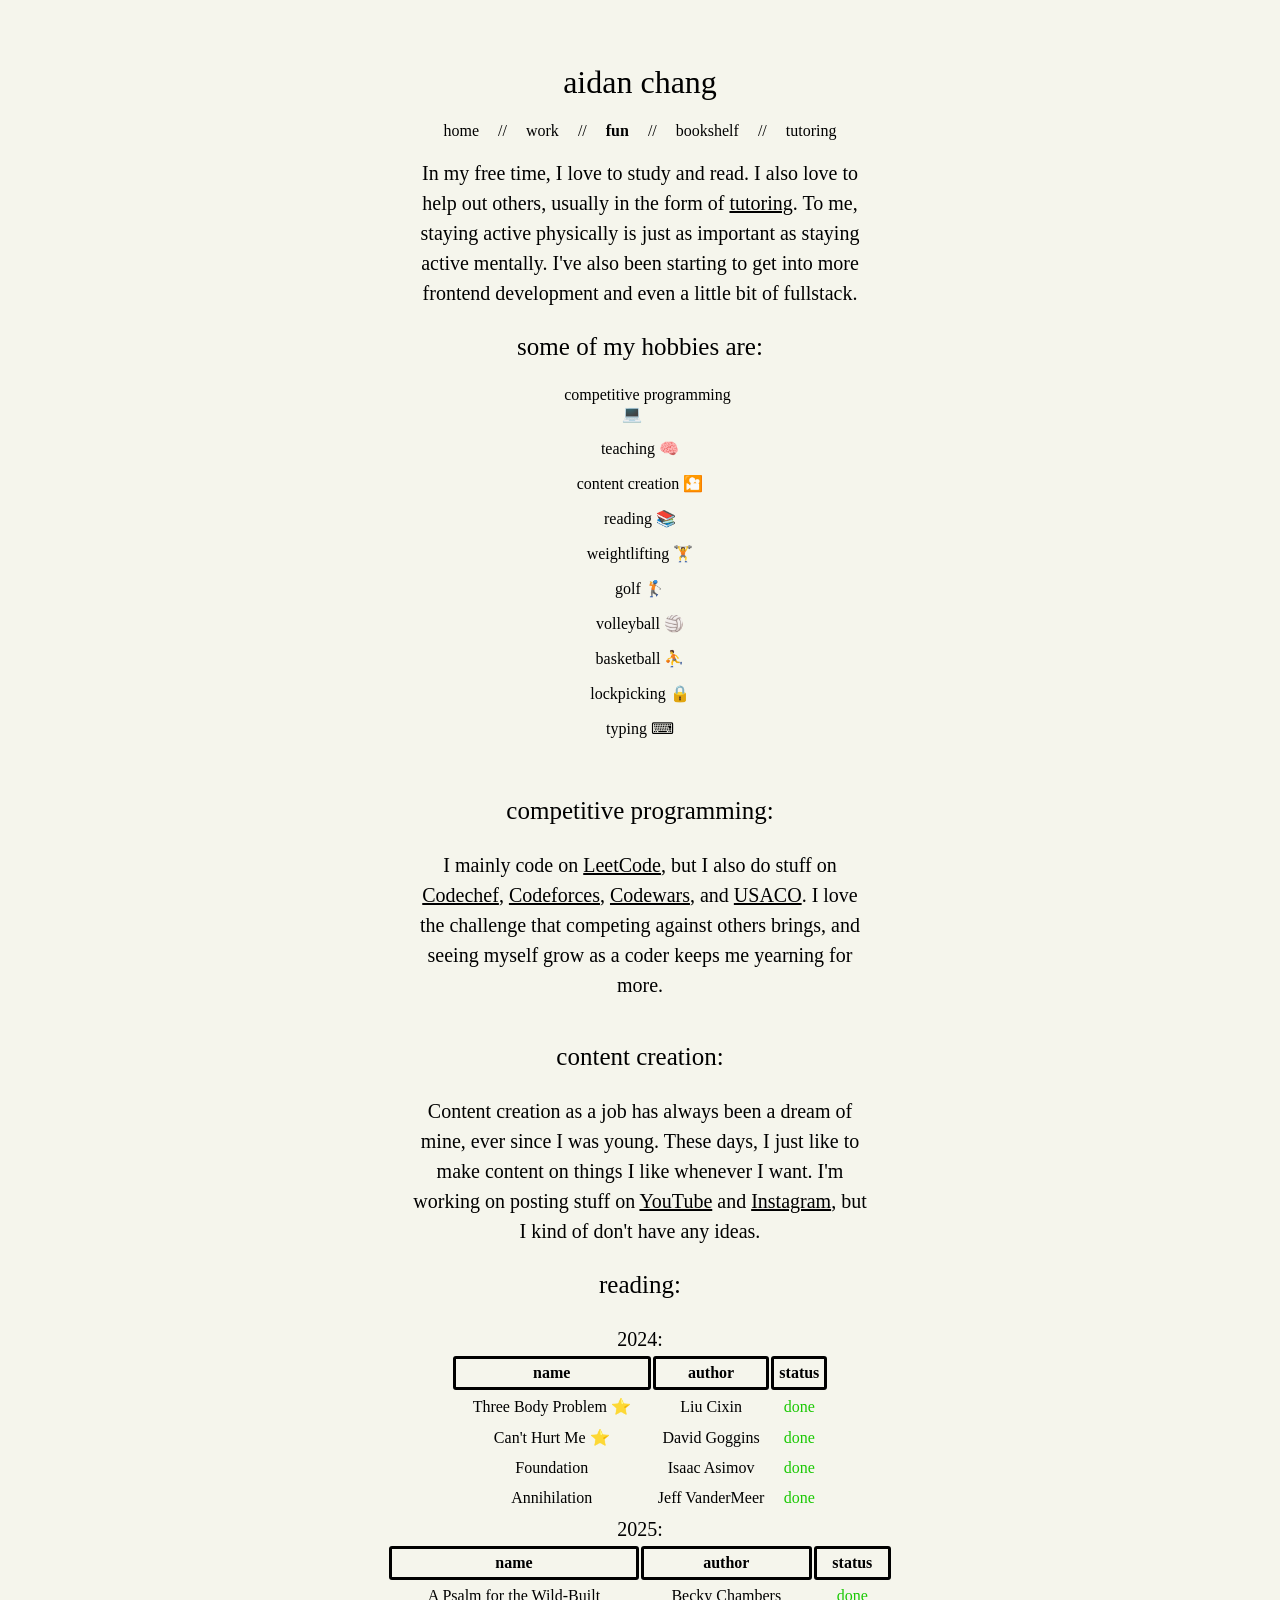
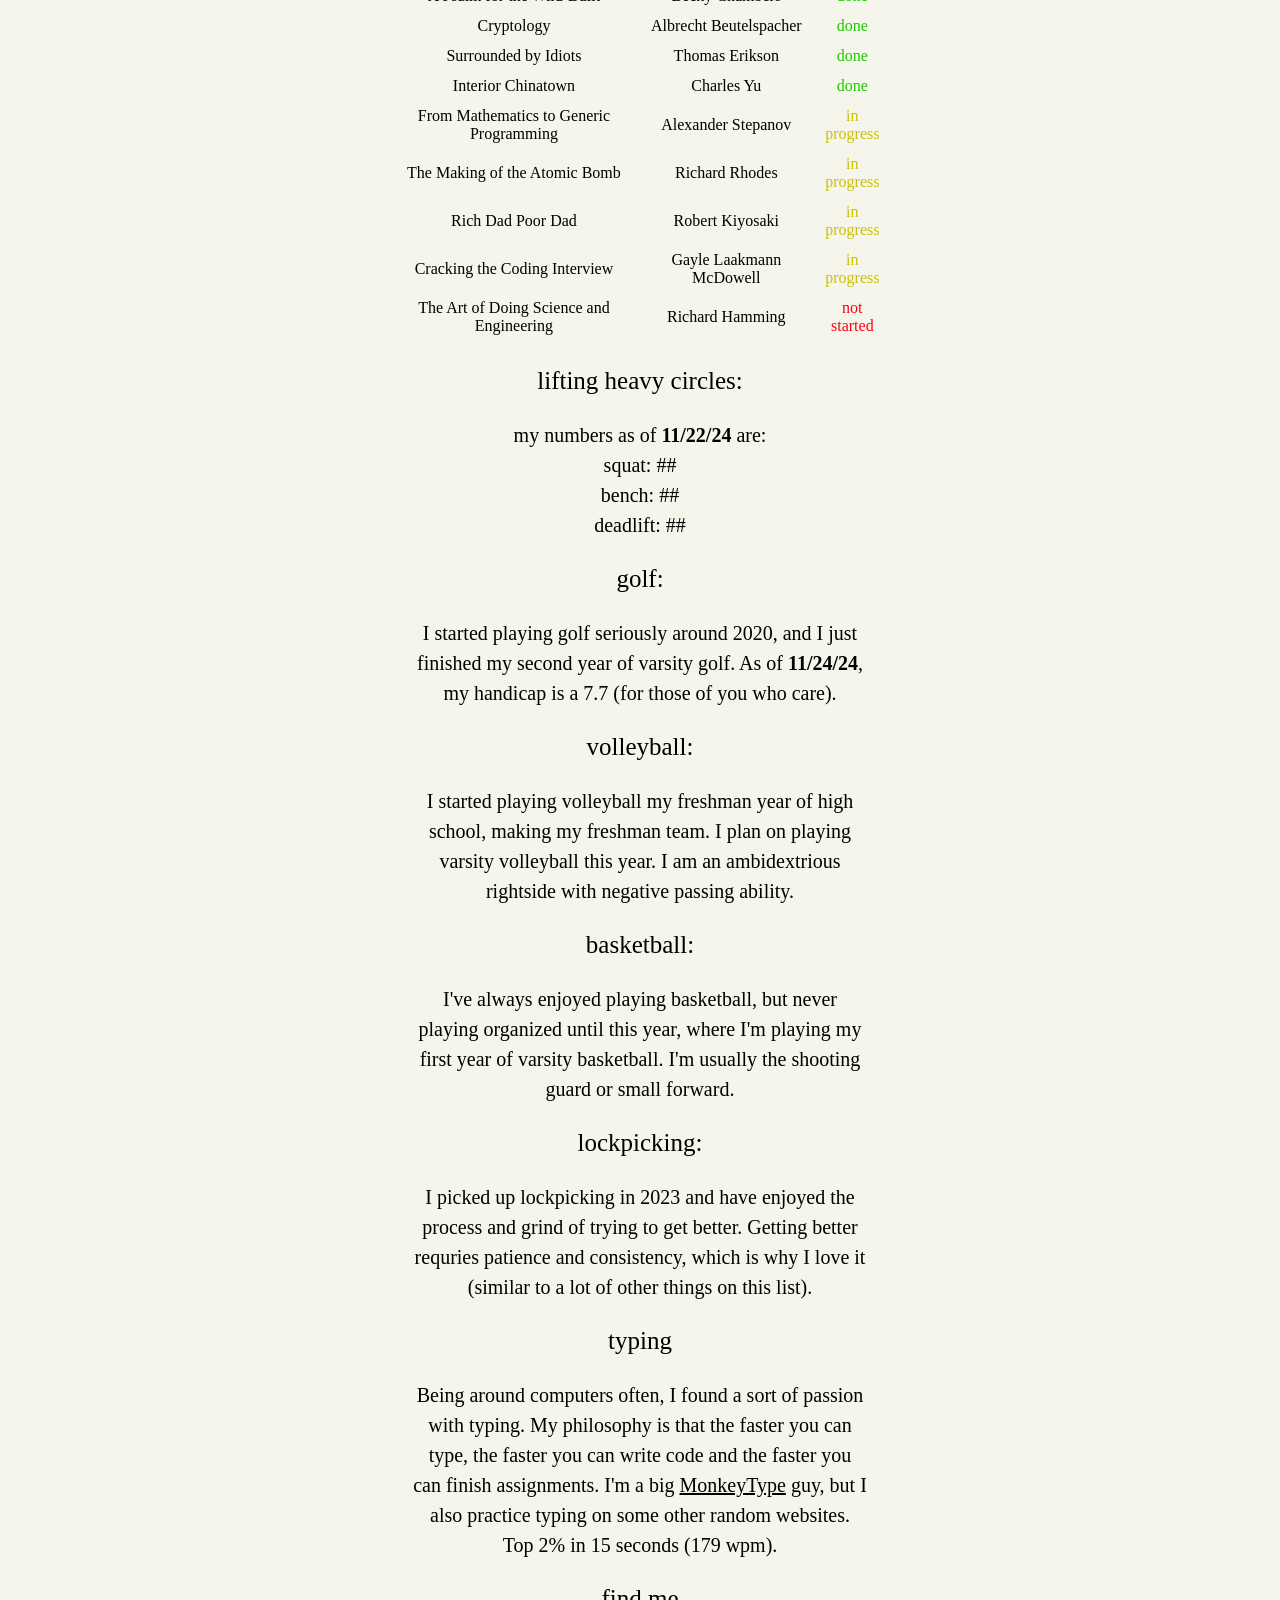
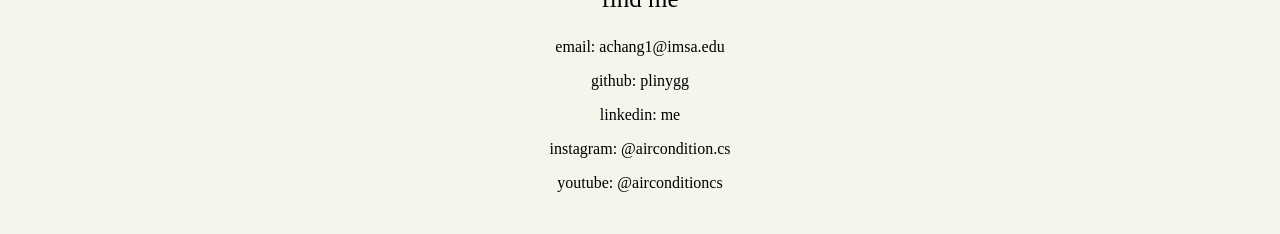
==== aboutme.html @ d0c89a08 "imported files" ====
<!DOCTYPE html>

<html>
    <head>
        <link rel="stylesheet" href="style.css">
        <title>Aidan Chang</title>
    </head>

    <body>
        <!-- <div class="vertical-line"></div> -->
        <div>
            <h1 class="amiri">aidan chang</h1>
            <nav id="navbar">
                <a class="element" href="index.html">home</a> //
                <a class="element" href="work.html">work</a> //
                <a class="element" href="aboutme.html"><b>fun</b></a> //
                <a class="element" href="bookshelf.html">bookshelf</a> //
                <a class="element" href="tutoring.html">tutoring</a>
            </nav><br>

            <p class="pp">In my free time, I love to study and read. 
                I also love to help out others, usually in the form of <a class="link3" href="tutoring.html">tutoring</a>.
                To me, staying active physically is just as important as staying active mentally. I've also been starting to get into more frontend development and even a little bit of
            fullstack.</p>

            <p class="fakeheader">some of my hobbies are:</p>
            <div>
                <p><a class="element" href="#cp">competitive programming &#128187;</a></p>
                <p><a class="element" href="tutoring.html">teaching &#129504;</a></p>
                <p><a class="element" href="#content">content creation &#127910;</a></p>
                <p><a class="element" href="#reading">reading &#128218;</a></p>
                <p><a class="element" href="#weight">weightlifting &#127947;</a></p>
                <p><a class="element" href="#golf">golf &#127948;</a></p>
                <p><a class="element" href="#voll">volleyball &#127952;</a></p>
                <p><a class="element" href="#bb">basketball &#9977;</a></p>
                <p><a class="element" href="#lock">lockpicking &#128274;</a></p>
                <p><a class="element" href="#type">typing &#9000;</a></p>
            </div><br>
            
            <p class="fakeheader" id="cp">competitive programming:</p>
            <p class="pp">I mainly code on <a class="link3" href="https://leetcode.com/u/plinygg/">LeetCode</a>, 
                but I also do stuff on <a class="link3" href="https://www.codechef.com/users/plinygg">Codechef</a>, 
                <a class="link3" href="https://codeforces.com/profile/atchang">Codeforces</a>, 
                <a class="link3" href="https://www.codewars.com/users/atchang">Codewars</a>, and 
                <a class="link3" href="https://usaco.org/index.php">USACO</a>. I love the challenge that competing 
            against others brings, and seeing myself grow as a coder keeps me yearning for more.</p><br>
            
            <p class="fakeheader" id="content">content creation:</p>
            <p class="pp">Content creation as a job has always been a dream of mine, ever since I was young. These days,
                I just like to make content on things I like whenever I want. I'm working on posting stuff on 
                <a class="link3" href="https://www.youtube.com/@airconditioncs">YouTube</a> and 
                <a class="link3" href="https://www.instagram.com/aircondition.cs/">Instagram</a>, but I kind of don't have any ideas.</p>
            <p class="fakeheader" id="reading">reading:</p>
            <p class="pp">2024:</p>
            <table class="center">
                <tr>
                    <th>name</th>
                    <th>author</th>
                    <th>status</th>
                </tr>
                <tr>
                    <td><a class="element" href="bookshelf.html">Three Body Problem &#11088;</a></td>
                    <td>Liu Cixin</td>
                    <td class="done">done</td>
                </tr>
                <tr>
                    <td>Can't Hurt Me &#11088;</td>
                    <td>David Goggins</td>
                    <td class="done">done</td>
                </tr>
                <tr>
                    <td>Foundation</td>
                    <td>Isaac Asimov</td>
                    <td class="done">done</td>
                </tr>
                <tr>
                    <td>Annihilation</td>
                    <td>Jeff VanderMeer</td>
                    <td class="done">done</td>
                </tr>
            </table>
            <p class="pp">2025:</p>
            <table class="center">
                <tr>
                    <th>name</th>
                    <th>author</th>
                    <th>status</th>
                </tr>
                <tr>
                    <td>A Psalm for the Wild-Built</td>
                    <td>Becky Chambers</td>
                    <td class="done">done</td>
                </tr>
                <tr>
                    <td>Cryptology</td>
                    <td>Albrecht Beutelspacher</td>
                    <td class="done">done</td>
                </tr>  
                <tr>
                    <td>Surrounded by Idiots</td>
                    <td>Thomas Erikson</td>
                    <td class="done">done</td>
                </tr>
                <tr>
                    <td>Interior Chinatown</td>
                    <td>Charles Yu</td>
                    <td class="done">done</td>
                </tr>
                <tr>
                    <td>From Mathematics to Generic Programming</td>
                    <td>Alexander Stepanov</td>
                    <td class="progress">in progress</td>
                </tr>
                <tr>
                    <td>The Making of the Atomic Bomb</td>
                    <td>Richard Rhodes</td>
                    <td class="progress">in progress</td>
                </tr>
                <tr>
                    <td>Rich Dad Poor Dad</td>
                    <td>Robert Kiyosaki</td>
                    <td class="progress">in progress</td>
                </tr>
                <tr>
                    <td>Cracking the Coding Interview</td>
                    <td>Gayle Laakmann McDowell</td>
                    <td class="progress">in progress</td>
                </tr>
                <tr>
                    <td>The Art of Doing Science and Engineering</td>
                    <td>Richard Hamming</td>
                    <td class="not">not started</td>
                </tr>
            </table>

            <p class="fakeheader" id="weight">lifting heavy circles:</p>
            <p class="pp">my numbers as of <strong>11/22/24</strong> are:</p>
            <p class="pp">squat: ##<br>bench: ##<br>deadlift: ##</p>
     
            <p class="fakeheader" id="golf">golf:</p>
            <p class="pp">I started playing golf seriously around 2020, and I just finished my second year of varsity golf. As of <strong>11/24/24</strong>,
            my handicap is a 7.7 (for those of you who care).</p>
            <p class="fakeheader" id="voll">volleyball:</p>
            <p class="pp">I started playing volleyball my freshman year of high school, making my freshman team. 
                I plan on playing varsity volleyball this year. I am an ambidextrious rightside with negative passing ability.</p>
            
            <p class="fakeheader" id="bb">basketball:</p>
            <p class="pp">I've always enjoyed playing basketball, but never playing organized until this year, where I'm playing my first year of varsity basketball. I'm usually the shooting guard or small forward.</p>
            <p class="fakeheader" id="lock">lockpicking:</p>
            <p class="pp">I picked up lockpicking in 2023 and have enjoyed the process and grind of trying to get better. 
                Getting better requries patience and consistency, which is why I love it (similar to a lot of other things on this list).</p>
            <p class="fakeheader" id="type">typing</p>
            <p class="pp">Being around computers often, I found a sort of passion with typing. My philosophy is that the faster you can type, the faster you can write code and the faster you can finish assignments.
                I'm a big <a class="link3" href="https://monkeytype.com/account">MonkeyType</a> guy, but I also practice typing on some other random websites. Top 2% in 15 seconds (179 wpm).</p> 

            <p class="fakeheader">find me</p>
            <p>email: <a class="link2" href="mailto:achang1@imsa.edu">achang1@imsa.edu</a></p>
            <p>github: <a class="link2" href="https://github.com/plinygg">plinygg</a></p>
            <p>linkedin: <a class="link2" href="https://www.linkedin.com/in/aidan-chang-7b1b21337/">me</a></p>
            <p>instagram: <a class="link2" href="https://www.instagram.com/aircondition.cs/">@aircondition.cs</a></p>
            <p>youtube: <a class="link2" href="https://www.youtube.com/@airconditioncs">@airconditioncs</a></p><br>
        </div>
    </body>
</html>
---- style.css ----
.amiri {
    font-family: "Amiri", serif;
    font-weight: 400;
    font-style: normal;
}

haed {
    font-family: "Amiri", serif;
}
body {
    font-family: "Amiri", serif;
    background-color: #f5f5ec;
    margin-top: 5%;
}

div {
    text-align: center;
    width: 40%;
    margin: auto;
    word-wrap: break-word;
}

.element {
    text-decoration: none;
    color: black;
    margin: 15px;

    transition: .2s;
}

.element:hover {
    font-size: 17px;
}

.pp {
    line-height: 30px;
    font-size: 20px;
    width: 90%;
    text-align: center;
    margin: auto;
}

.pp2 {
    line-height: 30px;
    font-size: 15px;
}

.fakeheader {
    font-size: 25px;
    text-align: center;
}

.vertical-line {
    width: 1px;
    height: 100vh;
    background-color: black;
    position: absolute; 
    left: 50%; 
    margin-left: -0.5px;
}

.link {
    text-decoration: none;
    color: black;
}

.link2 {
    color: black;
    text-decoration: none;
    transition: .3s;
}

.link2:hover {
    color:blue;
}

.pp2 a:hover {
    color: #da99f2;
    /* color: #2c4c7d; */
}

.center {
    margin-left: auto;
    margin-right: auto;
}

th {
    padding: 5px;
    border-radius: 3px;
    border-style: solid;
}

td {
    padding: 5px;
}

.done {
    color: #1bc904;
}

.progress {
    color: #c9c304;
}

.not {
    color: #ff0019;
}

.bottom {
    position: fixed;
    bottom: 0;
    margin-bottom: 30px;
    text-align: center;
}

.link3 {
    background-image: linear-gradient(#e9acff, #e9acff);
    background-repeat: no-repeat;
    background-size: 100% 0;
    color: black;
    
    background-position: bottom;
    transition: .5s;
}

.link3:hover {
    background-size: 100% 100%;
}

.submit {
    text-decoration: none;
}

.form {
    color: black;
}

input {
    margin: 5px;
    border-radius: 7px;
    border: 1px solid black;
    height: 40px;
    font-size: 15px;
    text-align: center;
    caret-color: #da99f2;
}

.submit {
    background-image: linear-gradiant(#da99f2, #da99f2);
    background-repeat: no-repeat;
    background-size: 100% 0;
    border-radius: 5px;
    cursor: pointer;

    transition: .5s;
}

.submit:hover {
    background-color: #da99f2;
}

label {
    font-size: 20px;
}
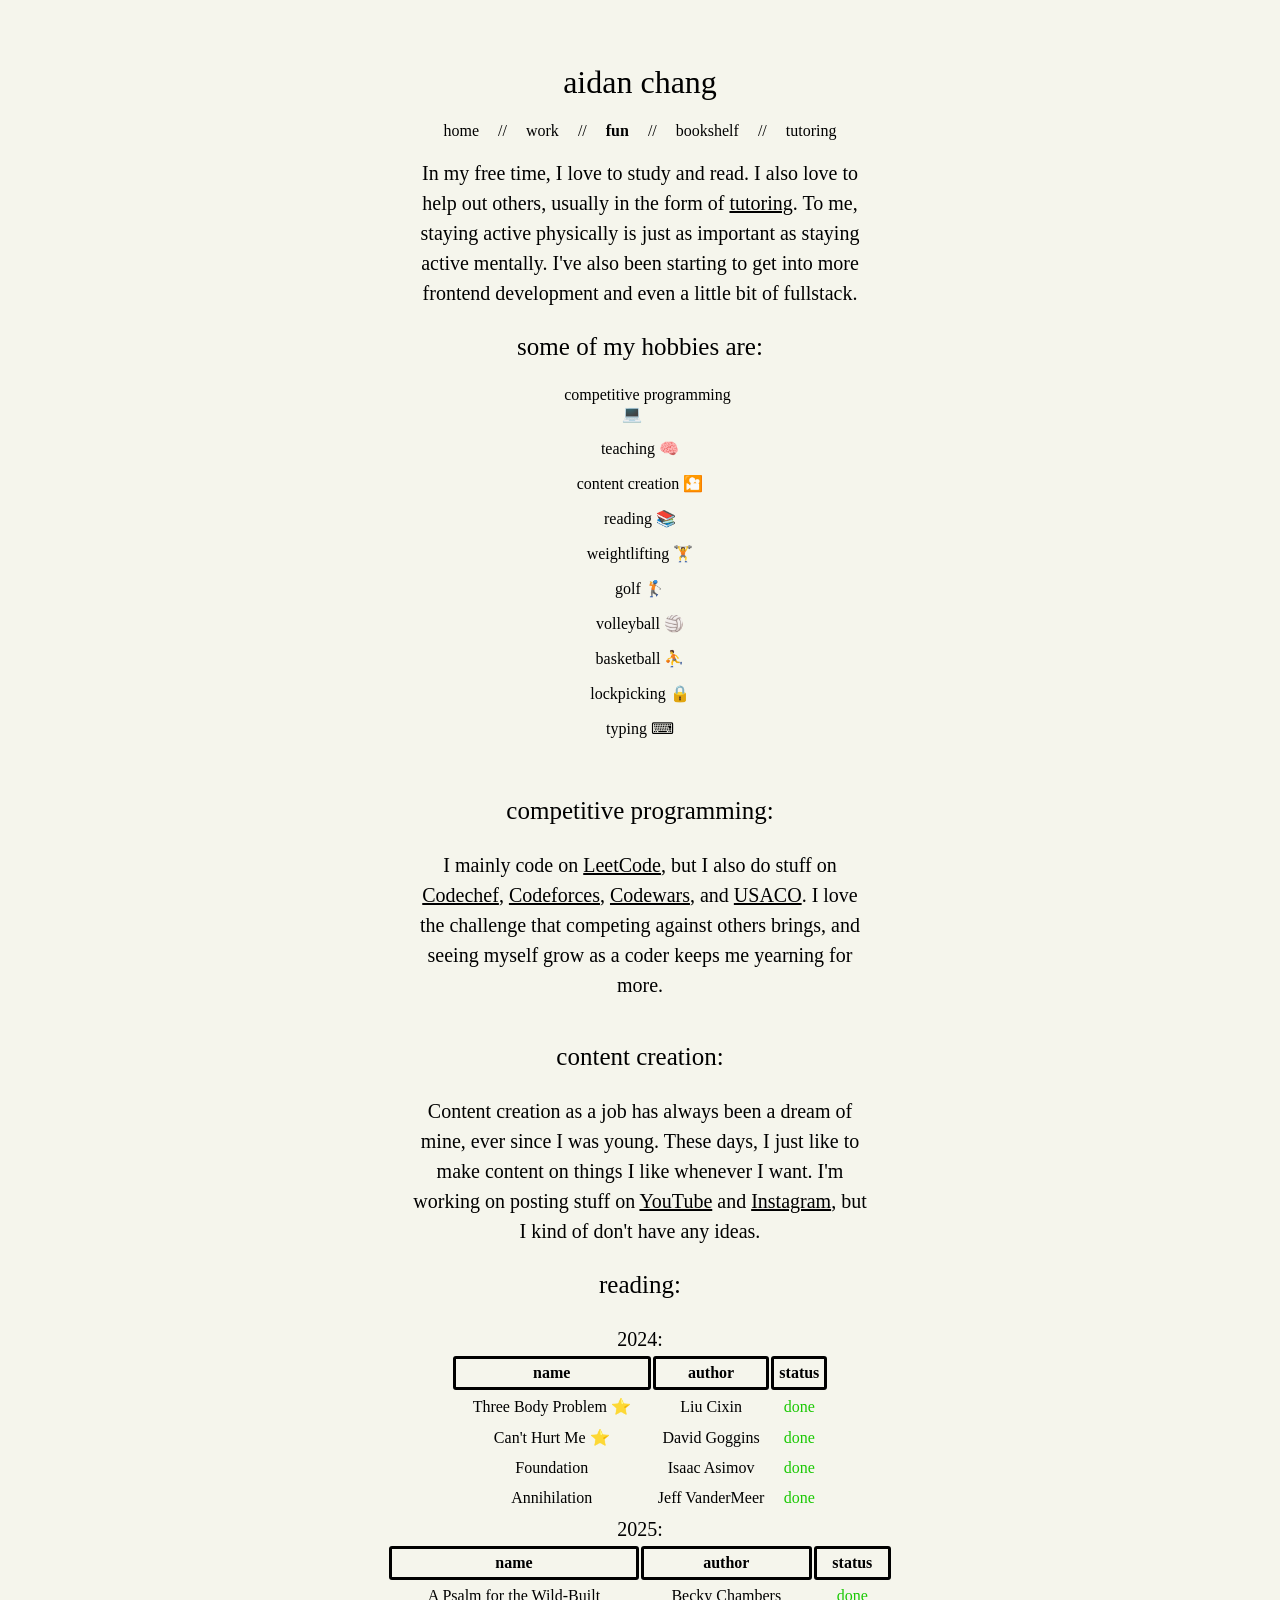
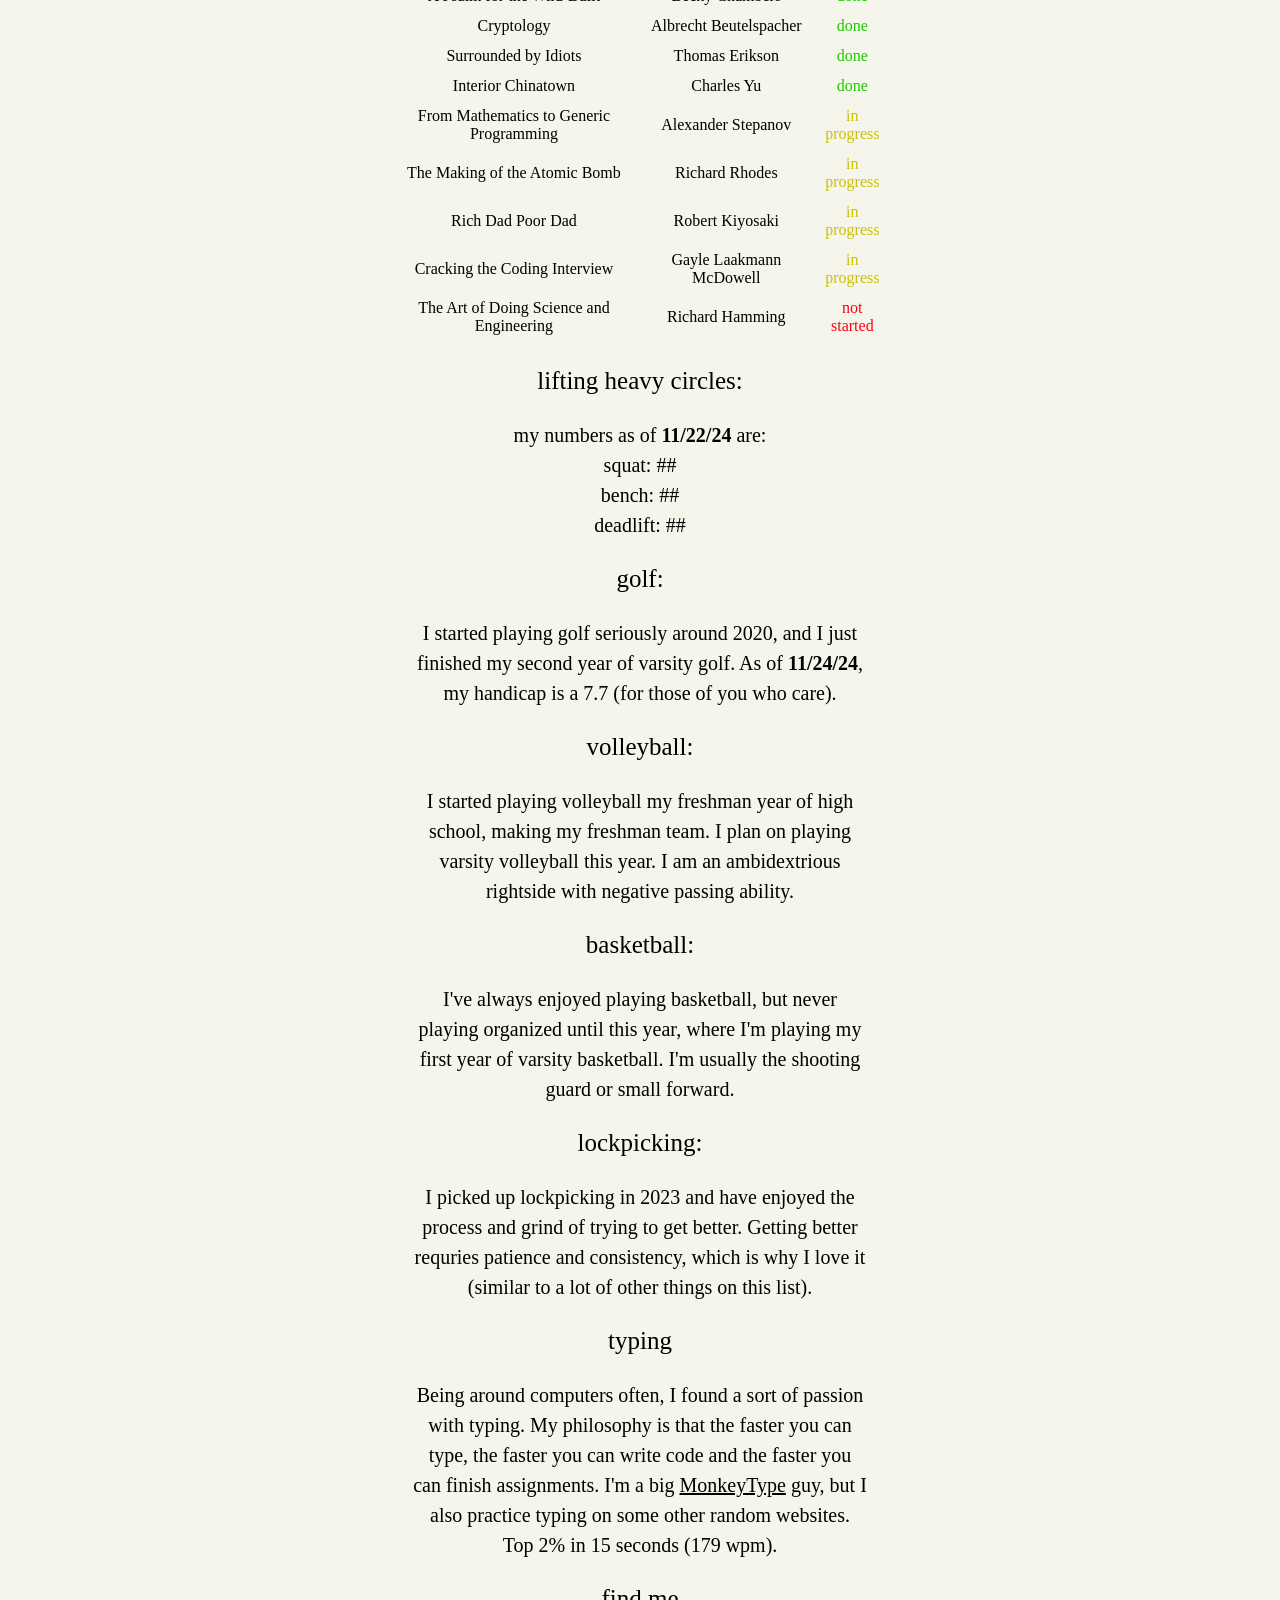
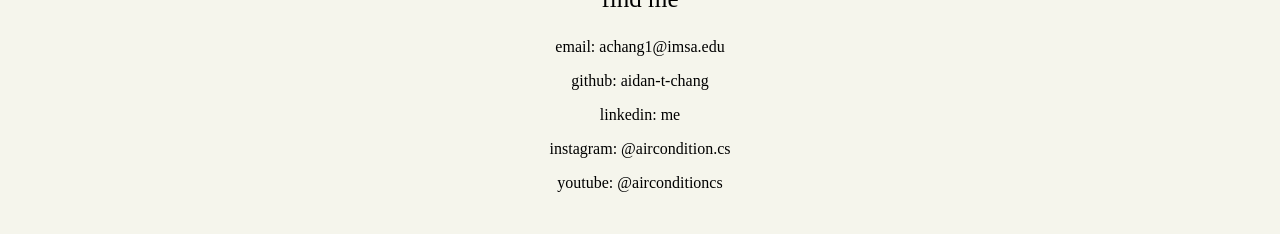
==== commit bb3c8642: "updated the github link, again" ====
--- a/aboutme.html
+++ b/aboutme.html
@@ -155,7 +155,7 @@
 
             <p class="fakeheader">find me</p>
             <p>email: <a class="link2" href="mailto:achang1@imsa.edu">achang1@imsa.edu</a></p>
-            <p>github: <a class="link2" href="https://github.com/plinygg">plinygg</a></p>
+            <p>github: <a class="link2" href="https://github.com/aidan-t-chang">aidan-t-chang</a></p>
             <p>linkedin: <a class="link2" href="https://www.linkedin.com/in/aidan-chang-7b1b21337/">me</a></p>
             <p>instagram: <a class="link2" href="https://www.instagram.com/aircondition.cs/">@aircondition.cs</a></p>
             <p>youtube: <a class="link2" href="https://www.youtube.com/@airconditioncs">@airconditioncs</a></p><br>
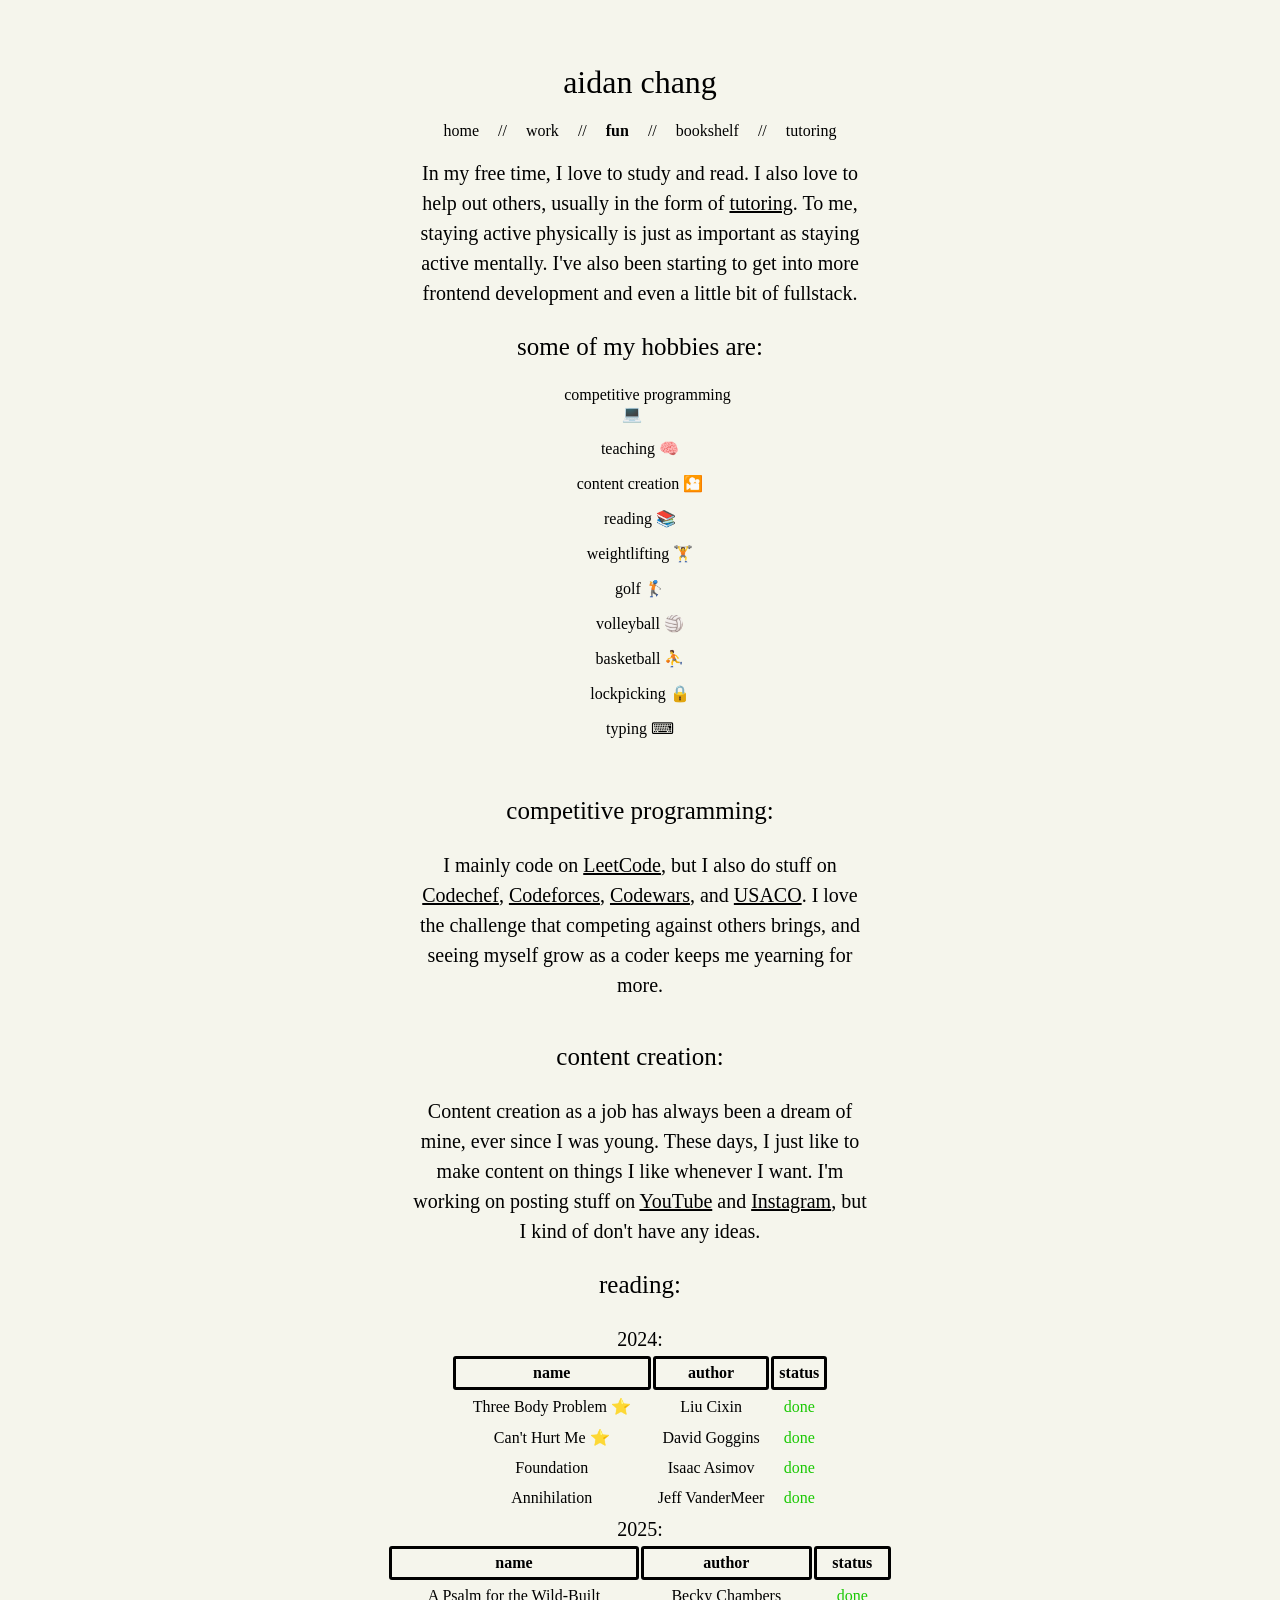
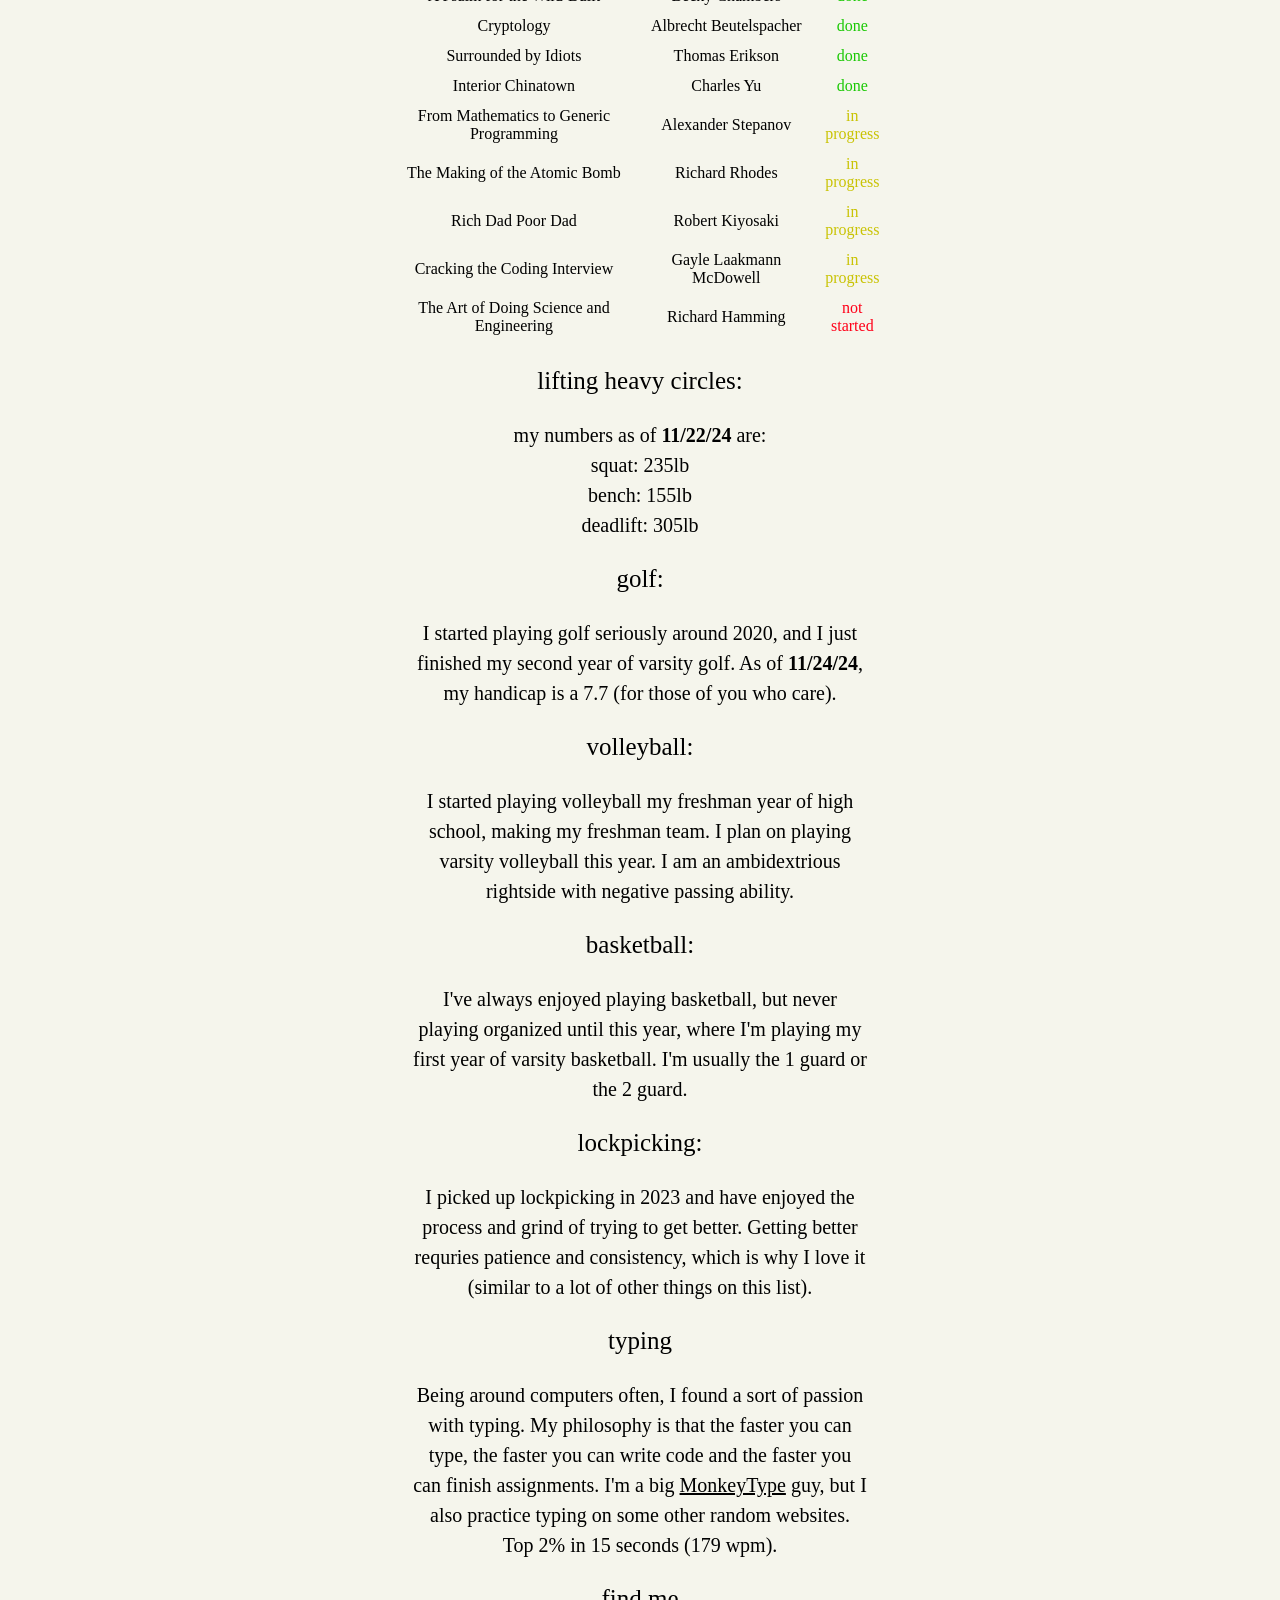
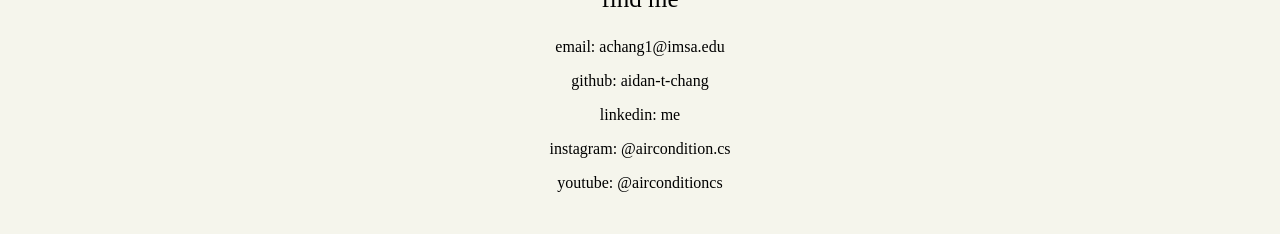
==== commit ce387ac1: "quick finishing touches" ====
--- a/aboutme.html
+++ b/aboutme.html
@@ -135,7 +135,7 @@
 
             <p class="fakeheader" id="weight">lifting heavy circles:</p>
             <p class="pp">my numbers as of <strong>11/22/24</strong> are:</p>
-            <p class="pp">squat: ##<br>bench: ##<br>deadlift: ##</p>
+            <p class="pp">squat: 235lb<br>bench: 155lb<br>deadlift: 305lb</p>
      
             <p class="fakeheader" id="golf">golf:</p>
             <p class="pp">I started playing golf seriously around 2020, and I just finished my second year of varsity golf. As of <strong>11/24/24</strong>,
@@ -145,7 +145,7 @@
                 I plan on playing varsity volleyball this year. I am an ambidextrious rightside with negative passing ability.</p>
             
             <p class="fakeheader" id="bb">basketball:</p>
-            <p class="pp">I've always enjoyed playing basketball, but never playing organized until this year, where I'm playing my first year of varsity basketball. I'm usually the shooting guard or small forward.</p>
+            <p class="pp">I've always enjoyed playing basketball, but never playing organized until this year, where I'm playing my first year of varsity basketball. I'm usually the 1 guard or the 2 guard.</p>
             <p class="fakeheader" id="lock">lockpicking:</p>
             <p class="pp">I picked up lockpicking in 2023 and have enjoyed the process and grind of trying to get better. 
                 Getting better requries patience and consistency, which is why I love it (similar to a lot of other things on this list).</p>
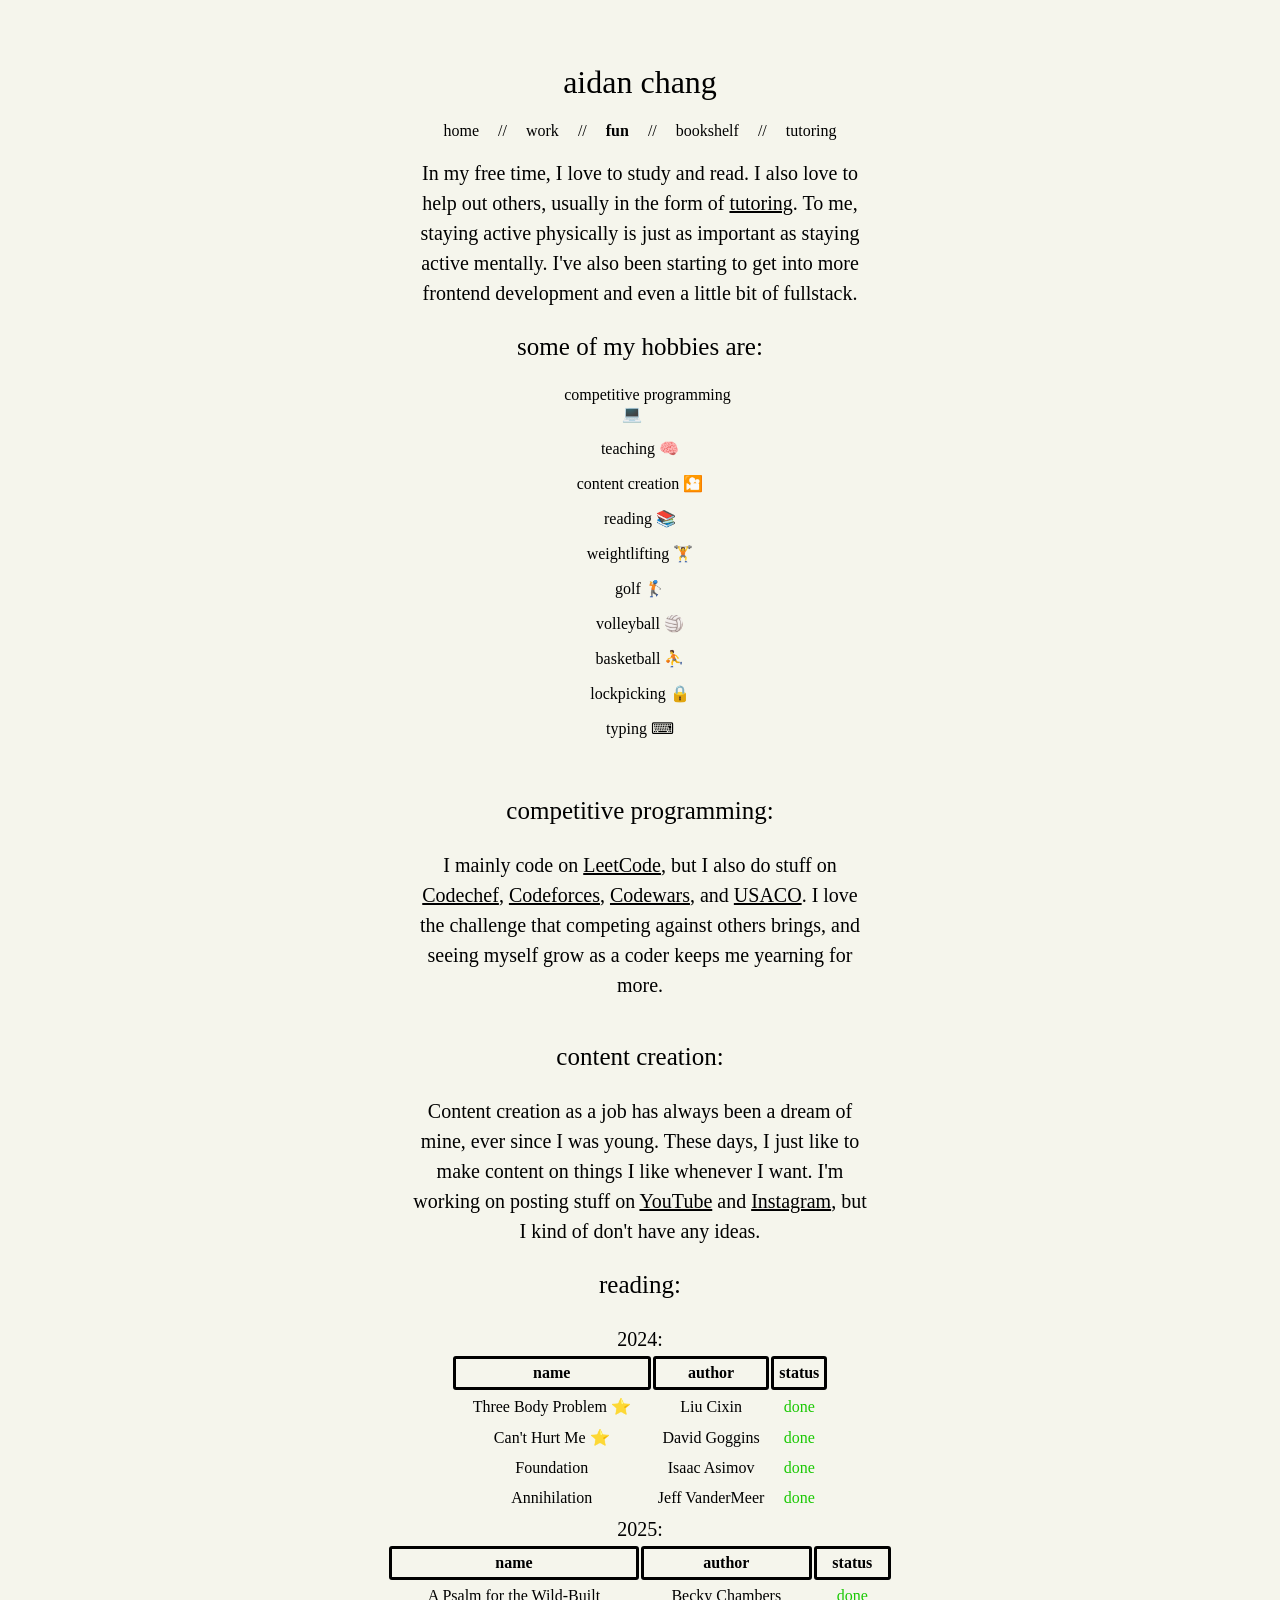
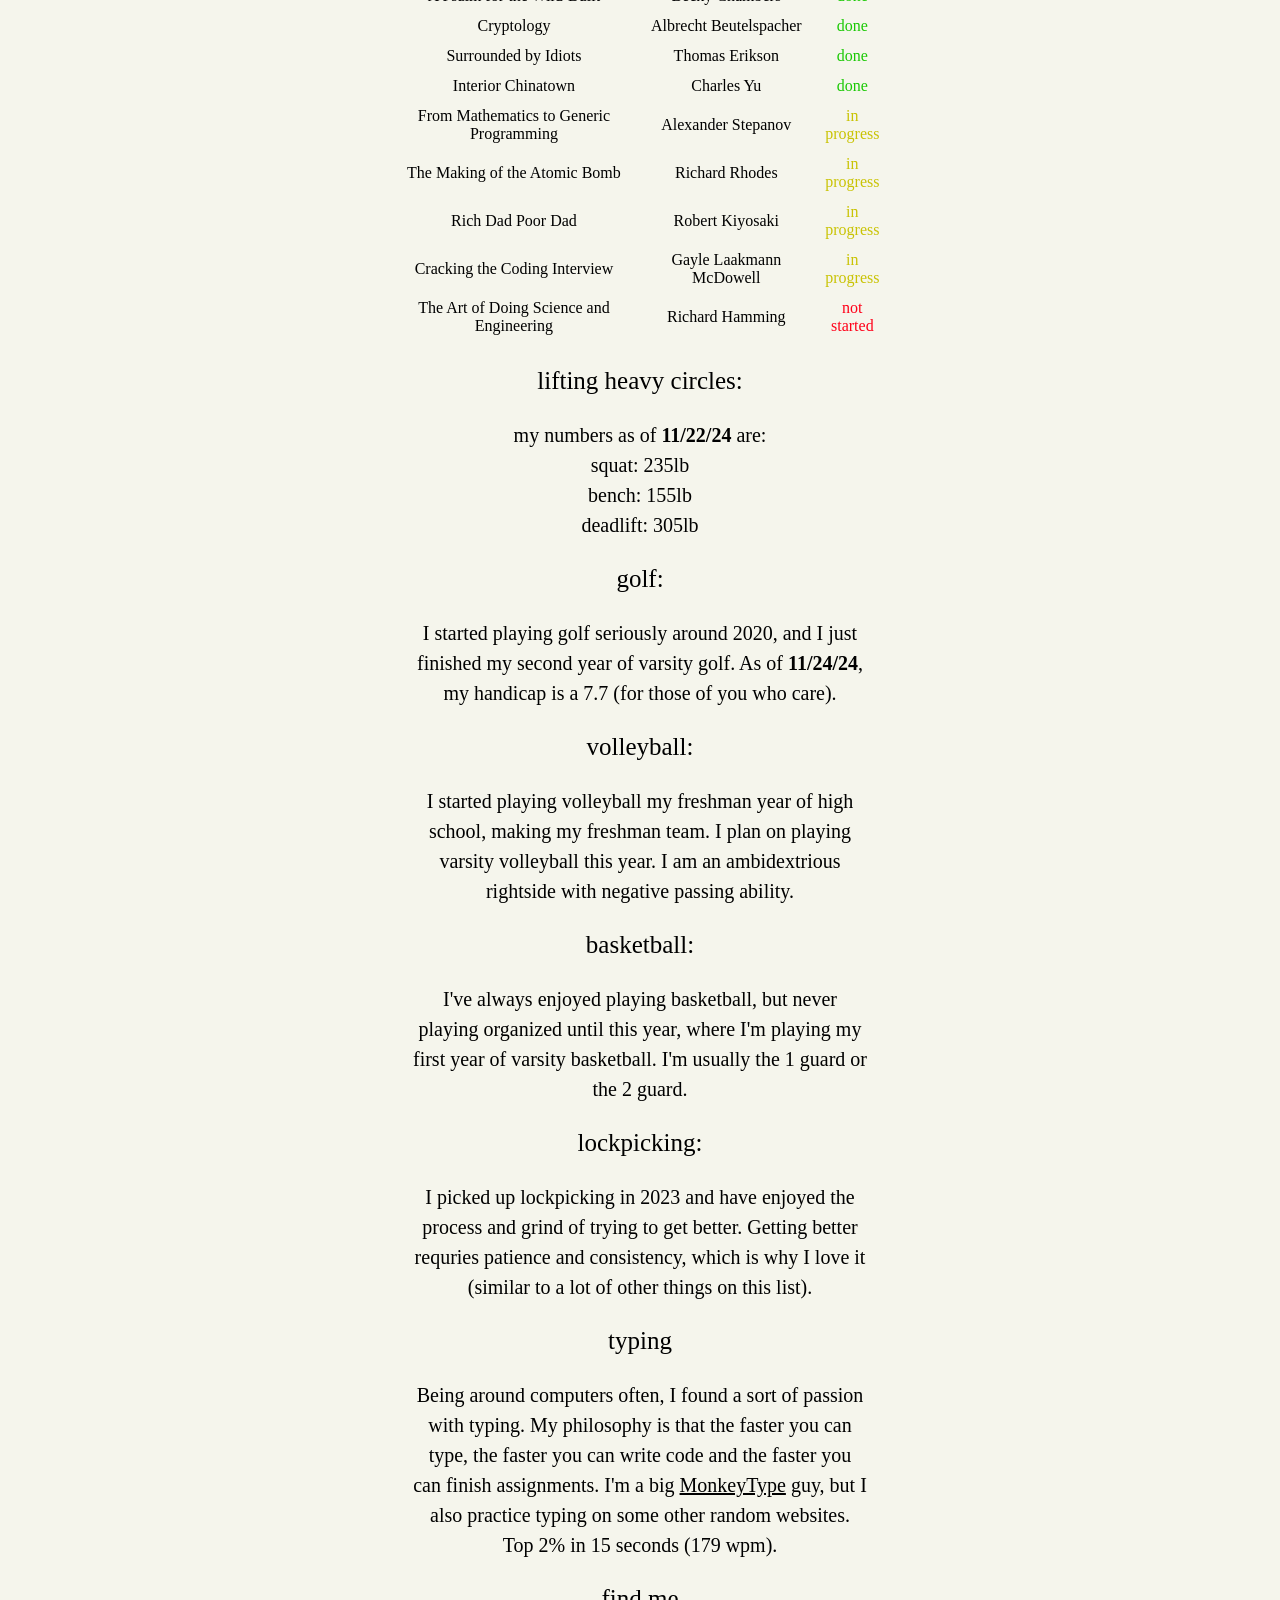
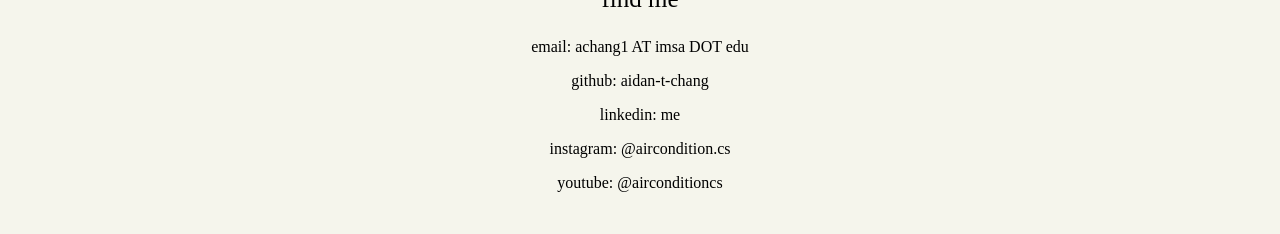
==== commit f373cee6: "updated email" ====
--- a/aboutme.html
+++ b/aboutme.html
@@ -154,7 +154,7 @@
                 I'm a big <a class="link3" href="https://monkeytype.com/account">MonkeyType</a> guy, but I also practice typing on some other random websites. Top 2% in 15 seconds (179 wpm).</p> 
 
             <p class="fakeheader">find me</p>
-            <p>email: <a class="link2" href="mailto:achang1@imsa.edu">achang1@imsa.edu</a></p>
+            <p>email: <a class="link2" href="mailto:achang1@imsa.edu">achang1 AT imsa DOT edu</a></p>
             <p>github: <a class="link2" href="https://github.com/aidan-t-chang">aidan-t-chang</a></p>
             <p>linkedin: <a class="link2" href="https://www.linkedin.com/in/aidan-chang-7b1b21337/">me</a></p>
             <p>instagram: <a class="link2" href="https://www.instagram.com/aircondition.cs/">@aircondition.cs</a></p>
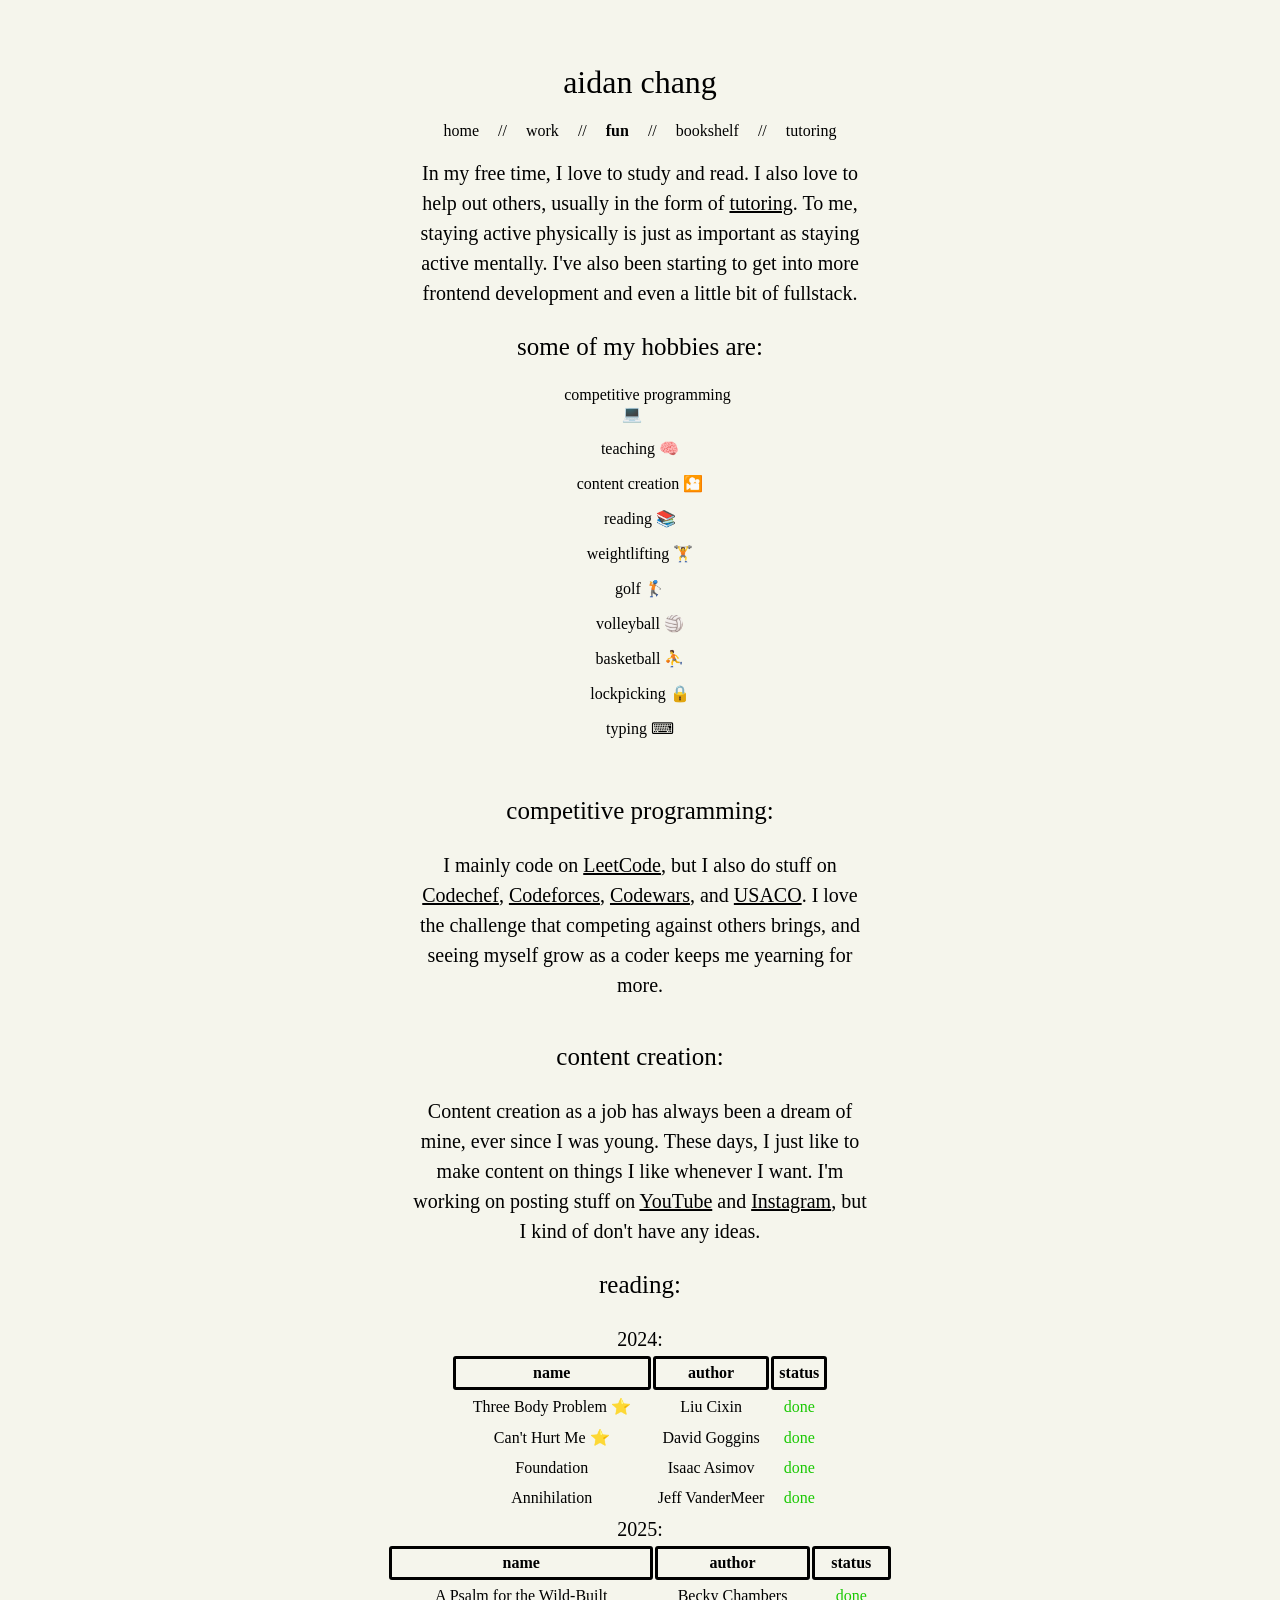
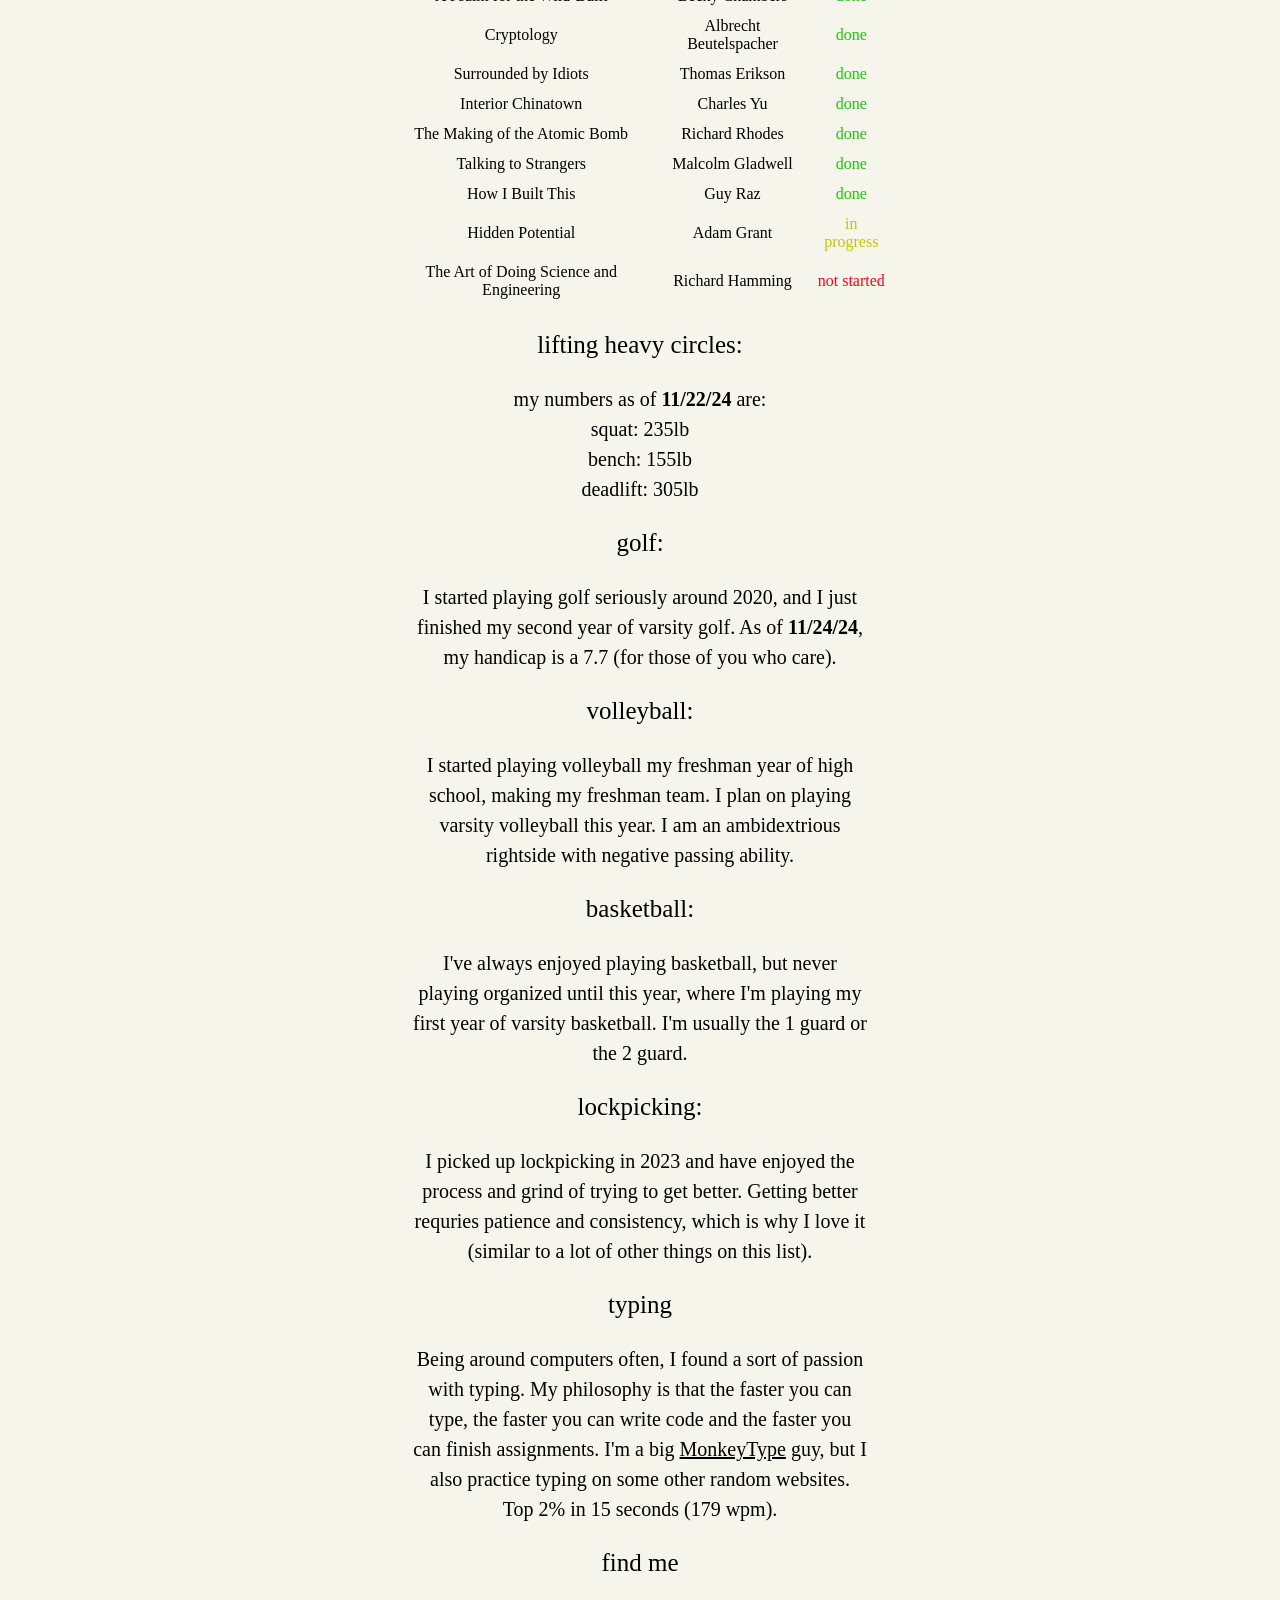
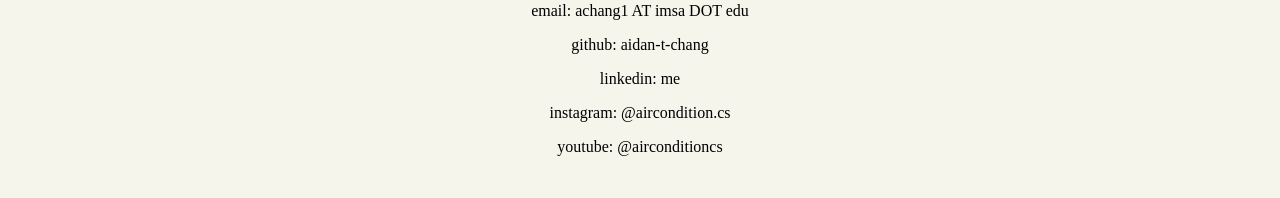
==== commit 7db68af9: "updated the books" ====
--- a/aboutme.html
+++ b/aboutme.html
@@ -107,23 +107,23 @@
                     <td class="done">done</td>
                 </tr>
                 <tr>
-                    <td>From Mathematics to Generic Programming</td>
-                    <td>Alexander Stepanov</td>
-                    <td class="progress">in progress</td>
+                    <td>The Making of the Atomic Bomb</td>
+                    <td>Richard Rhodes</td>
+                    <td class="done">done</td>
                 </tr>
                 <tr>
-                    <td>The Making of the Atomic Bomb</td>
-                    <td>Richard Rhodes</td>
-                    <td class="progress">in progress</td>
+                    <td>Talking to Strangers</td>
+                    <td>Malcolm Gladwell</td>
+                    <td class="done">done</td>
                 </tr>
                 <tr>
-                    <td>Rich Dad Poor Dad</td>
-                    <td>Robert Kiyosaki</td>
-                    <td class="progress">in progress</td>
+                    <td>How I Built This</td>
+                    <td>Guy Raz</td>
+                    <td class="done">done</td>
                 </tr>
                 <tr>
-                    <td>Cracking the Coding Interview</td>
-                    <td>Gayle Laakmann McDowell</td>
+                    <td>Hidden Potential</td>
+                    <td>Adam Grant</td>
                     <td class="progress">in progress</td>
                 </tr>
                 <tr>
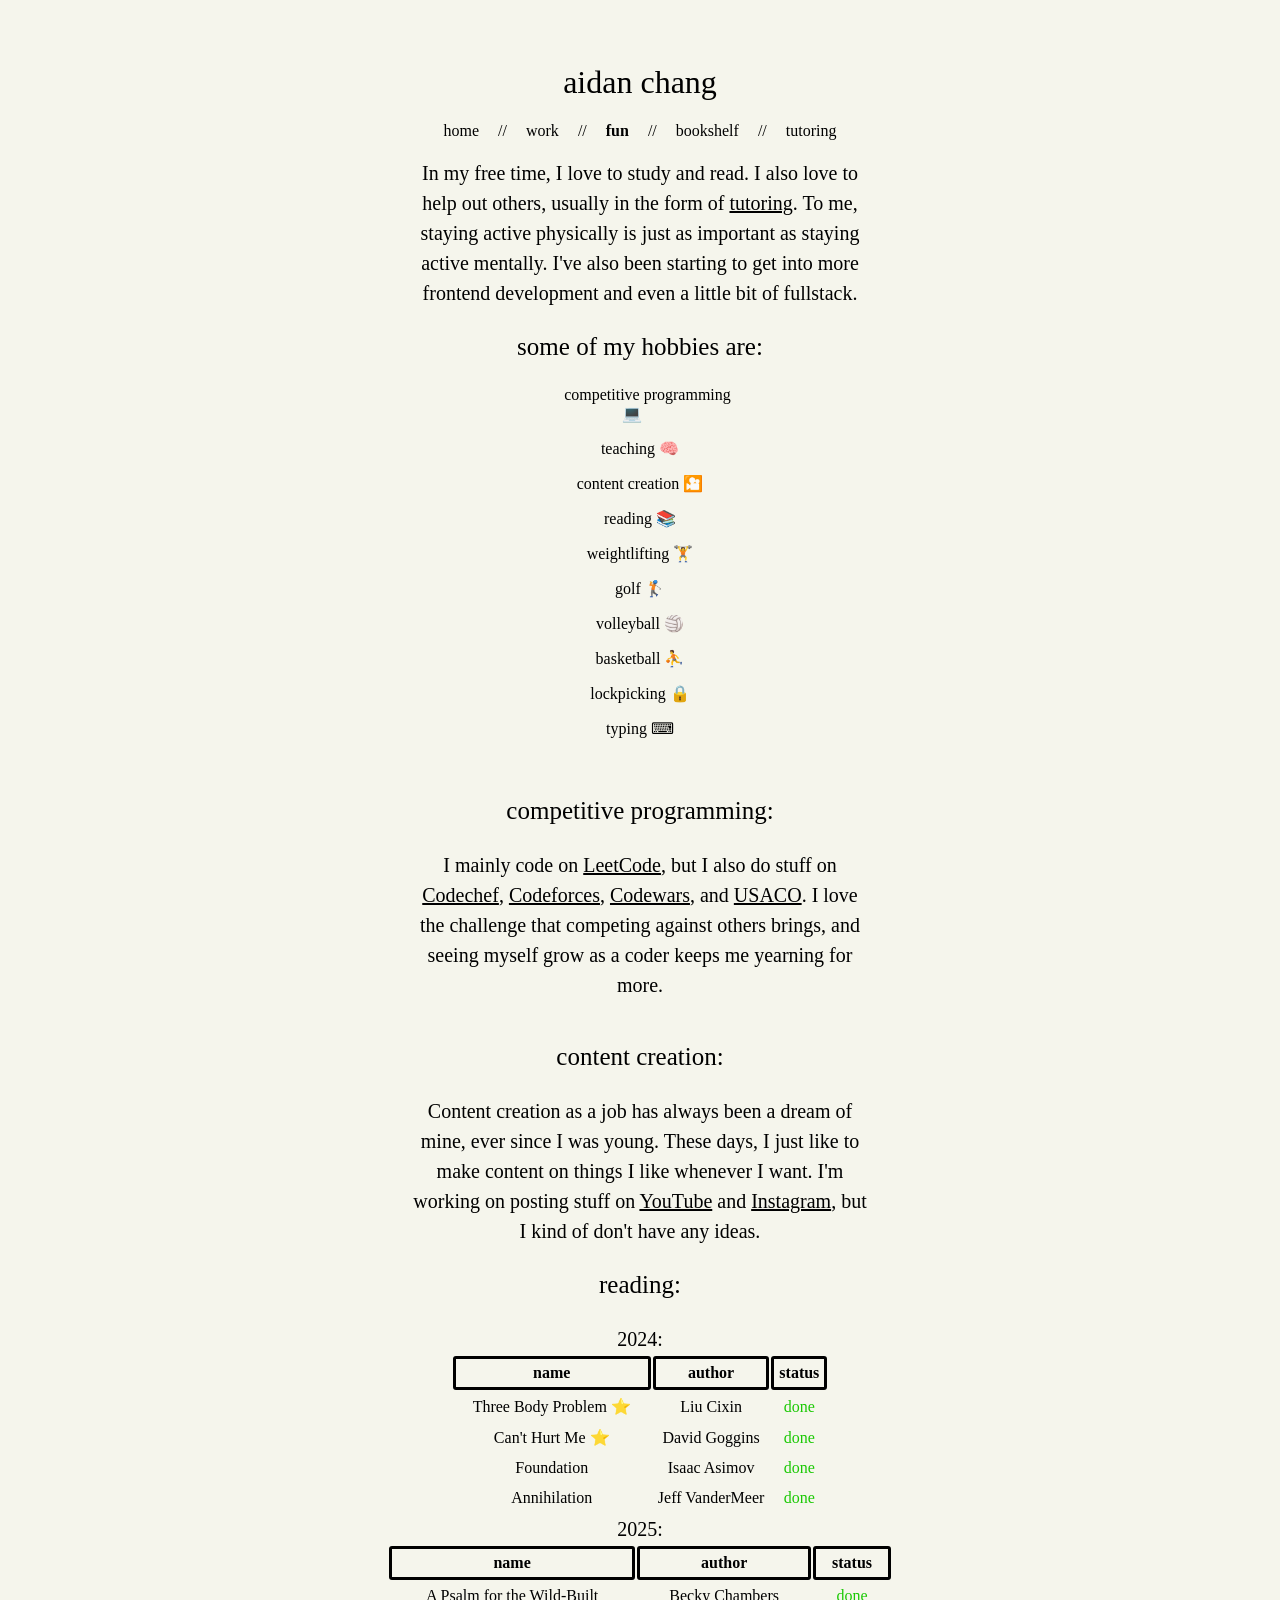
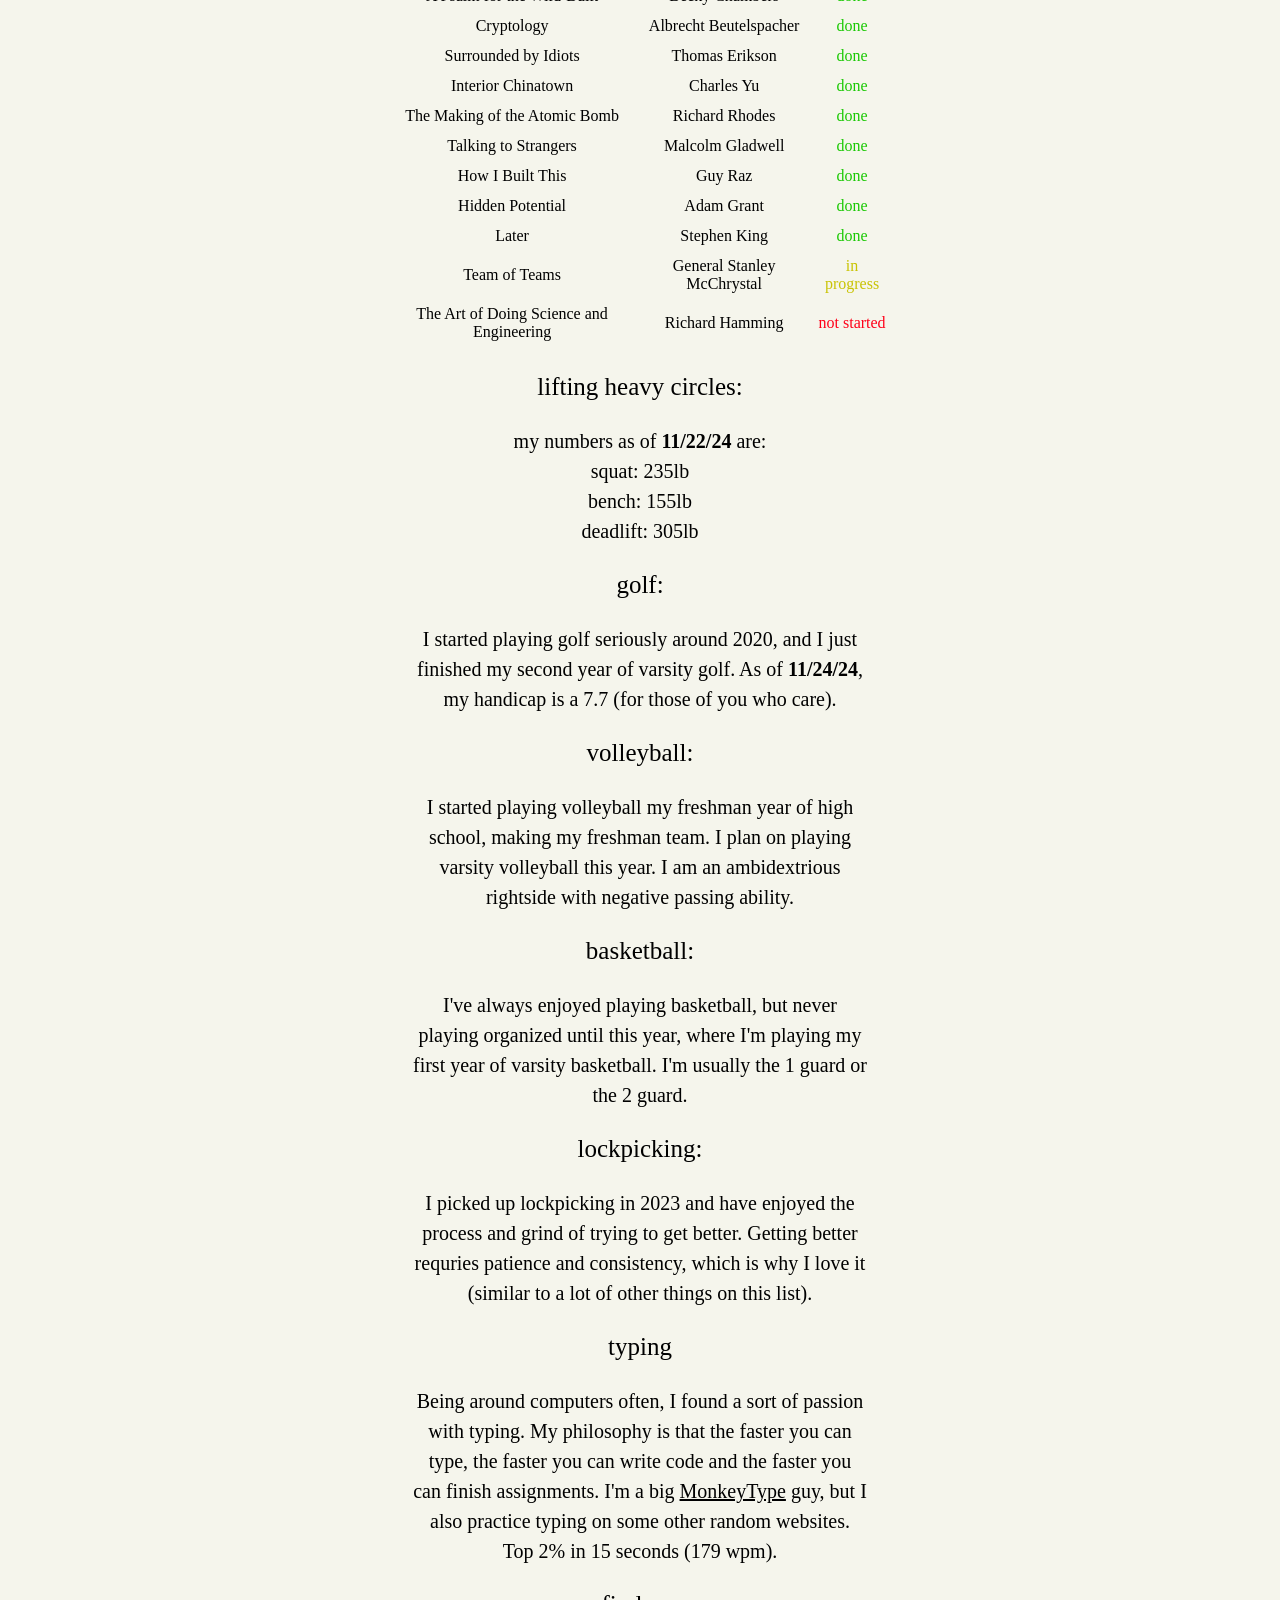
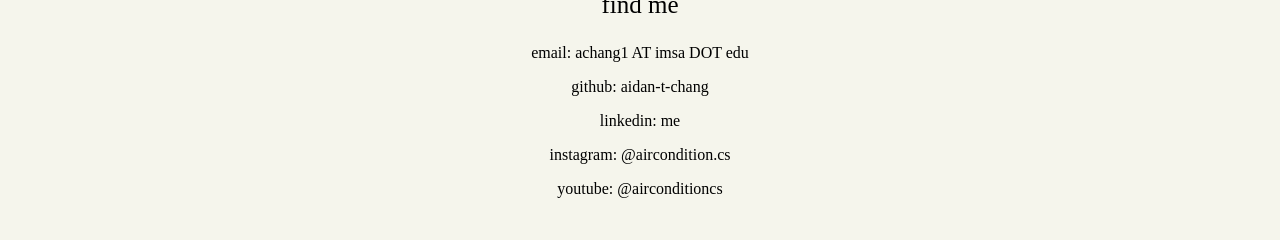
==== commit 24989e26: "9/16/25 updated again" ====
--- a/aboutme.html
+++ b/aboutme.html
@@ -124,6 +124,16 @@
                 <tr>
                     <td>Hidden Potential</td>
                     <td>Adam Grant</td>
+                    <td class="done">done</td>
+                </tr>
+                <tr>
+                    <td>Later</td>
+                    <td>Stephen King</td>
+                    <td class="done">done</td>
+                </tr>
+                <tr>
+                    <td>Team of Teams</td>
+                    <td>General Stanley McChrystal</td>
                     <td class="progress">in progress</td>
                 </tr>
                 <tr>
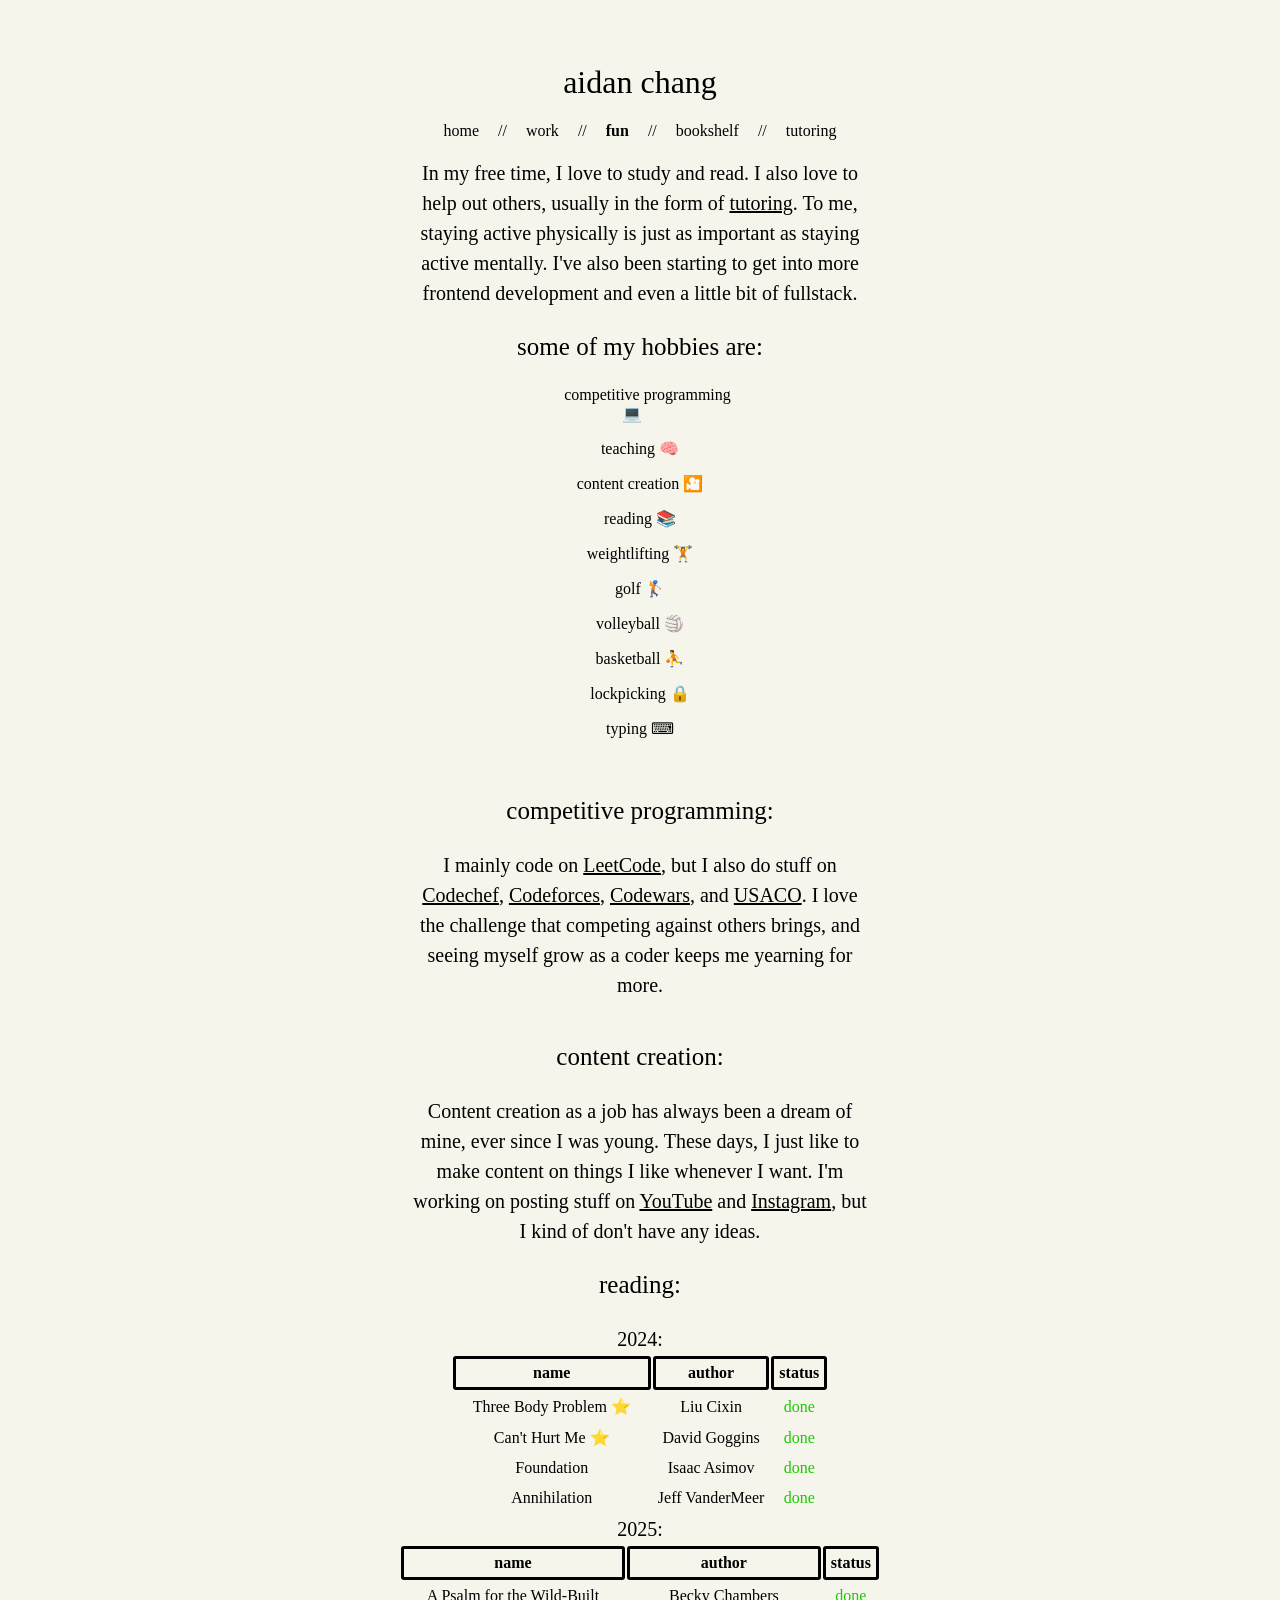
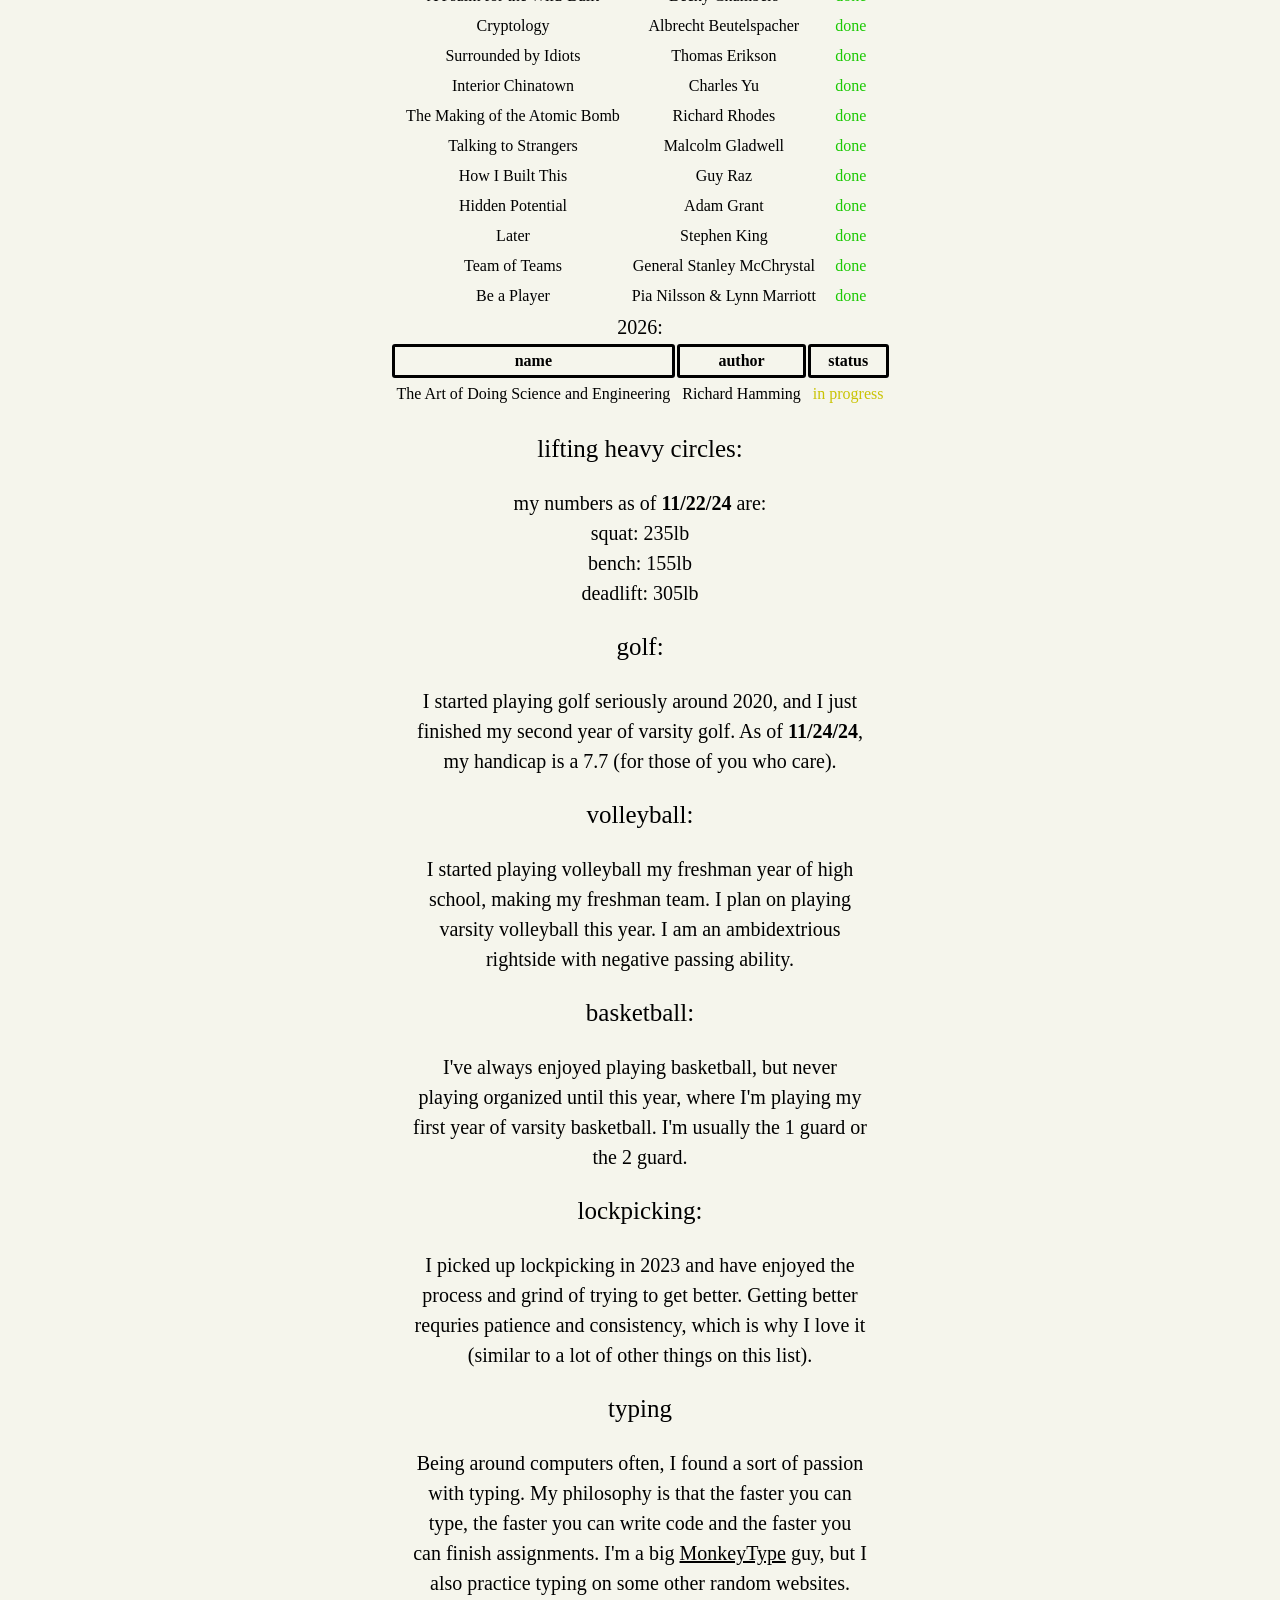
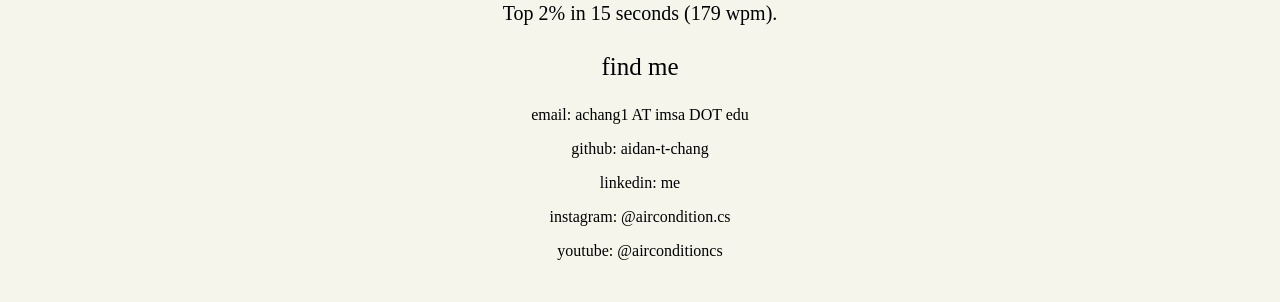
==== commit a3830ada: "updated books" ====
--- a/aboutme.html
+++ b/aboutme.html
@@ -134,12 +134,25 @@
                 <tr>
                     <td>Team of Teams</td>
                     <td>General Stanley McChrystal</td>
-                    <td class="progress">in progress</td>
+                    <td class="done">done</td>
+                </tr>
+                <tr>
+                    <td>Be a Player</td>
+                    <td>Pia Nilsson & Lynn Marriott</td>
+                    <td class="done">done</td>
+                </tr>
+            </table>
+            <p class="pp">2026:</p>
+            <table class="center">
+                <tr>
+                    <th>name</th>
+                    <th>author</th>
+                    <th>status</th>
                 </tr>
                 <tr>
                     <td>The Art of Doing Science and Engineering</td>
                     <td>Richard Hamming</td>
-                    <td class="not">not started</td>
+                    <td class="progress">in progress</td>
                 </tr>
             </table>
 
--- a/style.css
+++ b/style.css
@@ -4,7 +4,7 @@
     font-style: normal;
 }
 
-haed {
+head {
     font-family: "Amiri", serif;
 }
 body {
